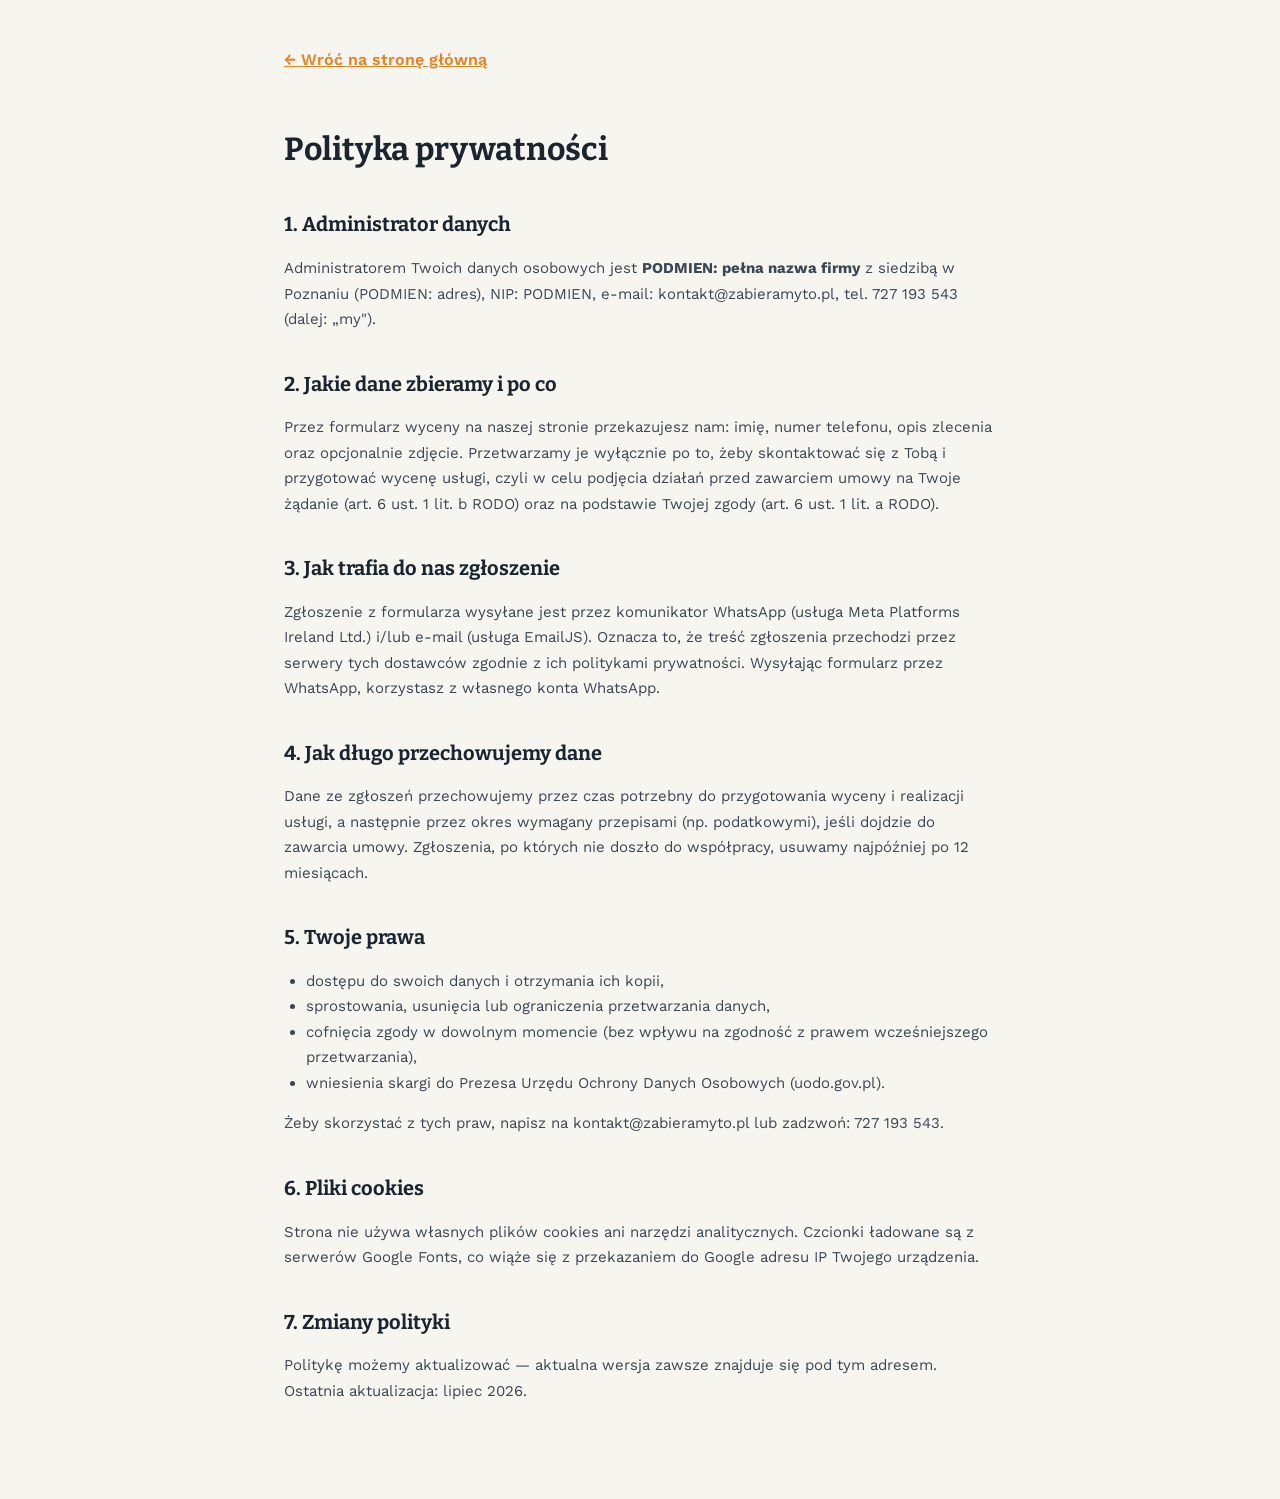
==== site/polityka-prywatnosci.html @ b837cf87 "Initial commit: ZabieramyTo static website (HTML/CSS/JS, Cloudflare Pages)" ====
<!DOCTYPE html>
<html lang="pl">
<head>
<!-- Google Tag Manager -->
<script>(function(w,d,s,l,i){w[l]=w[l]||[];w[l].push({'gtm.start':
new Date().getTime(),event:'gtm.js'});var f=d.getElementsByTagName(s)[0],
j=d.createElement(s),dl=l!='dataLayer'?'&l='+l:'';j.async=true;j.src=
'https://www.googletagmanager.com/gtm.js?id='+i+dl;f.parentNode.insertBefore(j,f);
})(window,document,'script','dataLayer','GTM-PTQDF4TR');</script>
<!-- End Google Tag Manager -->
<meta charset="UTF-8">
<meta name="viewport" content="width=device-width, initial-scale=1.0">
<title>Polityka prywatności — ZabieramyTo</title>
<meta name="robots" content="noindex">
<link rel="icon" type="image/png" sizes="32x32" href="images/favicon-32.png">
<link rel="preconnect" href="https://fonts.googleapis.com">
<link rel="preconnect" href="https://fonts.gstatic.com" crossorigin>
<link href="https://fonts.googleapis.com/css2?family=Bitter:wght@500;700;900&family=Work+Sans:wght@400;500;600&display=swap" rel="stylesheet">
<link rel="stylesheet" href="style.css">
<style>
  body { padding-top: 0; }
  .polityka {
    max-width: 760px;
    margin: 0 auto;
    padding: 48px 24px 80px;
  }
  .polityka h1 { font-family: var(--font-display); font-size: 32px; }
  .polityka h2 { font-family: var(--font-display); font-size: 20px; margin-top: 36px; }
  .polityka p, .polityka li { font-size: 15px; line-height: 1.7; color: #3a4653; }
  .polityka ul { list-style: disc; padding-left: 22px; }
  .polityka a { color: var(--orange); text-decoration: underline; }
  .polityka__powrot { display: inline-block; margin-bottom: 32px; font-weight: 600; }
</style>
</head>
<body>

<!-- Google Tag Manager (noscript) -->
<noscript><iframe src="https://www.googletagmanager.com/ns.html?id=GTM-PTQDF4TR"
height="0" width="0" style="display:none;visibility:hidden"></iframe></noscript>
<!-- End Google Tag Manager (noscript) -->
<main class="polityka">
  <a href="/" class="polityka__powrot">&larr; Wróć na stronę główną</a>

  <h1>Polityka prywatności</h1>
  <!-- PODMIEN: uzupełnij dane administratora (pełna nazwa firmy, adres, NIP) -->

  <h2>1. Administrator danych</h2>
  <p>Administratorem Twoich danych osobowych jest <strong>PODMIEN: pełna nazwa firmy</strong> z siedzibą w Poznaniu (PODMIEN: adres), NIP: PODMIEN, e-mail: kontakt@zabieramyto.pl, tel. 727&nbsp;193&nbsp;543 (dalej: „my").</p>

  <h2>2. Jakie dane zbieramy i po co</h2>
  <p>Przez formularz wyceny na naszej stronie przekazujesz nam: imię, numer telefonu, opis zlecenia oraz opcjonalnie zdjęcie. Przetwarzamy je wyłącznie po to, żeby skontaktować się z Tobą i przygotować wycenę usługi, czyli w celu podjęcia działań przed zawarciem umowy na Twoje żądanie (art. 6 ust. 1 lit. b RODO) oraz na podstawie Twojej zgody (art. 6 ust. 1 lit. a RODO).</p>

  <h2>3. Jak trafia do nas zgłoszenie</h2>
  <p>Zgłoszenie z formularza wysyłane jest przez komunikator WhatsApp (usługa Meta Platforms Ireland Ltd.) i/lub e-mail (usługa EmailJS). Oznacza to, że treść zgłoszenia przechodzi przez serwery tych dostawców zgodnie z ich politykami prywatności. Wysyłając formularz przez WhatsApp, korzystasz z własnego konta WhatsApp.</p>

  <h2>4. Jak długo przechowujemy dane</h2>
  <p>Dane ze zgłoszeń przechowujemy przez czas potrzebny do przygotowania wyceny i realizacji usługi, a następnie przez okres wymagany przepisami (np. podatkowymi), jeśli dojdzie do zawarcia umowy. Zgłoszenia, po których nie doszło do współpracy, usuwamy najpóźniej po 12 miesiącach.</p>

  <h2>5. Twoje prawa</h2>
  <ul>
    <li>dostępu do swoich danych i otrzymania ich kopii,</li>
    <li>sprostowania, usunięcia lub ograniczenia przetwarzania danych,</li>
    <li>cofnięcia zgody w dowolnym momencie (bez wpływu na zgodność z prawem wcześniejszego przetwarzania),</li>
    <li>wniesienia skargi do Prezesa Urzędu Ochrony Danych Osobowych (uodo.gov.pl).</li>
  </ul>
  <p>Żeby skorzystać z tych praw, napisz na kontakt@zabieramyto.pl lub zadzwoń: 727&nbsp;193&nbsp;543.</p>

  <h2>6. Pliki cookies</h2>
  <p>Strona nie używa własnych plików cookies ani narzędzi analitycznych. Czcionki ładowane są z serwerów Google Fonts, co wiąże się z przekazaniem do Google adresu IP Twojego urządzenia.</p>

  <h2>7. Zmiany polityki</h2>
  <p>Politykę możemy aktualizować — aktualna wersja zawsze znajduje się pod tym adresem. Ostatnia aktualizacja: lipiec 2026.</p>
</main>

</body>
</html>
---- site/style.css ----
/* ============================================
   ZabieramyTo — design tokens
   ============================================ */
:root {
  --bg-dark: #132a42;      /* głęboki granat, jak w logo */
  --bg-dark-2: #1c3a5b;    /* nieco jaśniejszy granat, sekcje */
  --orange: #e8811f;       /* pomarańcz z logo — główny akcent */
  --orange-light: #f2a052; /* hover */
  --cream: #f0ece1;        /* tekst na ciemnym tle */
  --stone: #9aa7b5;        /* tekst drugorzędny, chłodny szary */
  --stone-dark: #2c4a65;   /* linie, obramowania */
  --paper: #f7f5f0;        /* jasne tło sekcji */
  --ink: #1a2530;          /* tekst na jasnym tle, chłodna czerń */

  --font-display: 'Bitter', Georgia, serif;
  --font-body: 'Work Sans', -apple-system, sans-serif;
  --font-mono: 'IBM Plex Mono', monospace;

  --radius: 3px;
  --container: 1120px;
  --topbar-height: 0px; /* górny pasek usunięty */
}

* { box-sizing: border-box; }
html { scroll-behavior: smooth; }
body {
  margin: 0;
  padding-top: var(--topbar-height);
  font-family: var(--font-body);
  background: var(--paper);
  color: var(--ink);
  line-height: 1.5;
  overflow-anchor: none; /* wyłącza auto-korektę scrolla przez przeglądarkę, która powodowała "skakanie" paska */
}
img { max-width: 100%; display: block; }
a { color: inherit; text-decoration: none; }
ul, ol { margin: 0; padding: 0; list-style: none; }

@media (prefers-reduced-motion: reduce) {
  * { animation-duration: 0.01ms !important; transition-duration: 0.01ms !important; scroll-behavior: auto !important; }
}

/* ============================================
   Layout helpers
   ============================================ */
/* offset dla linków nawigacji, żeby stały pasek telefonu + nagłówek
   nie zasłaniały górnej części sekcji po kliknięciu w menu (wartość ustawiana z JS) */
section[id] {
  scroll-margin-top: var(--header-offset, 150px);
}
.section__inner {
  max-width: var(--container);
  margin: 0 auto;
  padding: 88px 24px;
}
.eyebrow {
  font-family: var(--font-mono);
  font-size: 13px;
  letter-spacing: 0.08em;
  text-transform: uppercase;
  color: var(--orange-light);
  margin: 0 0 16px;
}
.eyebrow--dark { color: var(--orange); }
.section__title {
  font-family: var(--font-display);
  font-weight: 700;
  font-size: clamp(28px, 4vw, 42px);
  line-height: 1.15;
  margin: 0 0 40px;
  max-width: 720px;
}
.section__title--light { color: var(--cream); }

/* ============================================
   Top bar + Header
   ============================================ */
.topbar {
  background: var(--ink);
  color: var(--stone);
  font-family: var(--font-mono);
  font-size: 13px;
  display: flex;
  align-items: center;
  justify-content: flex-end;
  padding: 10px 24px;
  position: fixed;
  top: 0;
  left: 0;
  right: 0;
  z-index: 30;
}
.topbar__contact {
  display: flex;
  flex-direction: row;
  align-items: center;
  gap: 22px;
}
.topbar__social { display: flex; align-items: center; gap: 14px; }
.topbar__social a { display: inline-flex; transition: filter 0.15s ease; }
.topbar__social a:nth-child(1) { color: #25D366; } /* WhatsApp — zielony */
.topbar__social a:nth-child(2) { color: #1877F2; } /* Facebook — niebieski */
.topbar__social a:nth-child(3) { color: #E1306C; } /* Instagram — różowy */
.topbar__social a:hover { filter: brightness(1.25); }
.topbar__social svg { width: 22px; height: 22px; }
.topbar__phone {
  display: inline-flex;
  align-items: center;
  gap: 8px;
  color: var(--orange-light);
  font-weight: 600;
  font-size: 23px;
  transform-origin: right center;
  transition: transform 0.25s ease;
}
.topbar__phone-icon {
  width: 23px;
  height: 23px;
  flex-shrink: 0;
}
body.is-scrolled .topbar__phone { transform: scale(1.25); }

.topbar__wa {
  display: inline-flex;
  align-items: center;
  gap: 7px;
  color: var(--stone);
  font-family: var(--font-mono);
  font-size: 14px;
  transform-origin: right center;
  transition: transform 0.25s ease, color 0.15s ease;
}
.topbar__wa svg { width: 28px; height: 28px; flex-shrink: 0; }
.topbar__wa:hover { color: var(--orange-light); }
body.is-scrolled .topbar__wa { transform: scale(1.15); }

@media (max-width: 480px) {
  .topbar__wa-label { display: none; }
}

/* pasek telefonu powiększa się (skalą, nie rozmiarem layoutu) gdy strona jest przescrollowana —
   dzięki temu wysokość paska się nie zmienia i nic nie "skacze" przy scrollu */
body.is-scrolled .topbar__phone {
  transform: translate(-16px, 5px) scale(1.3);
}

.header {
  background: var(--bg-dark);
  border-bottom: 1px solid var(--stone-dark);
  position: sticky;
  top: var(--topbar-height);
  z-index: 20;
}
.header__inner {
  max-width: var(--container);
  margin: 0 auto;
  padding: 18px 24px;
  display: flex;
  align-items: center;
  justify-content: space-between;
}
.logo { display: flex; align-items: center; }
.header .logo {
  padding: 14px 70px;
  border-radius: var(--radius);
  background: linear-gradient(90deg, rgba(240,236,225,0) 0%, rgba(240,236,225,0.95) 50%, rgba(240,236,225,0) 100%);
  transition: padding 0.25s ease;
}
.logo__img { height: 78px; width: auto; transition: height 0.25s ease; }
.footer .logo {
  padding: 12px 40px;
  border-radius: var(--radius);
  background: linear-gradient(90deg, rgba(240,236,225,0) 0%, rgba(240,236,225,0.95) 50%, rgba(240,236,225,0) 100%);
}
.logo__img--footer { height: 76px; }

/* logo kurczy się przy scrollowaniu w dół */
.header--scrolled .logo { padding: 8px 44px; }
.header--scrolled .logo__img { height: 52px; }

.nav { display: flex; align-items: center; flex-wrap: wrap; justify-content: flex-end; gap: 20px; font-size: 18px; color: var(--stone); }
.nav a:hover { color: var(--cream); }
.nav-toggle { display: none; }
.nav__cta {
  background: var(--orange);
  color: var(--cream) !important;
  padding: 9px 18px;
  border-radius: var(--radius);
  font-weight: 600;
}
.nav__cta:hover { background: var(--orange-light); }

@media (max-width: 900px) {
  .nav { gap: 14px; font-size: 15px; }
}

/* ============================================
   Buttons
   ============================================ */
.btn {
  display: inline-block;
  padding: 15px 28px;
  border-radius: var(--radius);
  font-weight: 600;
  font-size: 16px;
  border: 2px solid transparent;
  cursor: pointer;
  transition: background 0.15s ease, border-color 0.15s ease, transform 0.1s ease;
}
.btn:active { transform: translateY(1px); }
.btn--primary { background: var(--orange); color: var(--cream); }
.btn--primary:hover { background: var(--orange-light); }
.btn--ghost { border-color: var(--cream); color: var(--cream); }
.btn--ghost:hover { background: var(--cream); color: var(--bg-dark); }
.btn--block { width: 100%; text-align: center; }

/* ============================================
   Hero — sygnatura: wzór kafla w tle
   ============================================ */
.hero {
  position: relative;
  background: var(--bg-dark);
  overflow: hidden;
}
.hero__tiles {
  position: absolute;
  inset: 0;
  right: -10%;
  width: 60%;
  margin-left: auto;
  opacity: 0.16;
  background-image:
    linear-gradient(45deg, var(--orange) 25%, transparent 25%, transparent 75%, var(--orange) 75%),
    linear-gradient(45deg, var(--orange) 25%, transparent 25%, transparent 75%, var(--orange) 75%);
  background-size: 64px 64px;
  background-position: 0 0, 32px 32px;
  mask-image: linear-gradient(to left, black, transparent);
  -webkit-mask-image: linear-gradient(to left, black, transparent);
}
.hero__inner {
  position: relative;
  max-width: var(--container);
  margin: 0 auto;
  padding: 120px 24px 100px;
}
.hero__title {
  font-family: var(--font-display);
  font-weight: 900;
  font-size: clamp(30px, 4.5vw, 52px); /* mniejszy rozmiar, żeby pierwsza linia mieściła się w całości */
  line-height: 1.15;
  color: var(--cream);
  margin: 0 0 24px;
  max-width: none;
  text-align: center;
}
.hero__title span { color: var(--orange-light); }
.hero__lede {
  font-size: 18px;
  color: var(--stone);
  max-width: 560px;
  margin: 0 auto 40px;
  text-align: center;
}
.hero__actions { display: flex; gap: 16px; flex-wrap: wrap; justify-content: center; }
/* przyciski w hero: pomarańczowa ramka i tekst zamiast białych */
.hero__actions .btn--ghost { border-color: var(--orange-light); color: var(--orange-light); }
.hero__actions .btn--ghost:hover { background: var(--orange); border-color: var(--orange); color: #fff; }
/* ikonki społecznościowe na dole sekcji nagłówkowej */
.hero__social {
  display: flex;
  justify-content: center;
  align-items: center;
  gap: 22px;
  margin-top: 40px;
}
.hero__social a { display: inline-flex; transition: filter 0.15s ease; }
.hero__social a:hover { filter: brightness(1.25); }
.hero__social svg { width: 30px; height: 30px; }
.hero__social a:nth-of-type(1) { color: #25D366; } /* WhatsApp — zielony */
.hero__social a:nth-of-type(2) { color: #1877F2; } /* Facebook — niebieski */
.hero__social a:nth-of-type(3) { color: #E1306C; } /* Instagram — różowy */

/* Ilustracja hero (włączana klasą z script.js — FEATURES.heroIlustracja) */
.hero--ilustracja::after {
  content: '';
  position: absolute;
  right: 1%;
  bottom: 0;
  width: min(44%, 600px);
  height: 86%;
  background: url('images/hero-ilustracja.svg') no-repeat bottom center / contain;
  pointer-events: none;
}
.hero--ilustracja .hero__tiles { opacity: 0.07; }
@media (max-width: 1020px) {
  .hero--ilustracja::after { display: none; }
  .hero--ilustracja .hero__tiles { opacity: 0.16; }
}

/* ============================================
   Usługi — karty
   ============================================ */
.uslugi { background: var(--paper); }
.cards {
  display: grid;
  grid-template-columns: repeat(auto-fit, minmax(240px, 1fr));
  gap: 24px;
}
.card {
  position: relative;
  background: #fff;
  border: 1px solid #e4dcca;
  border-radius: var(--radius);
  padding: 28px 24px;
}
.card__icon { color: var(--orange); margin-bottom: 18px; }
.card__icon svg { width: 40px; height: 40px; }
.card h3 {
  font-family: var(--font-display);
  font-size: 19px;
  margin: 0 0 10px;
}
.card p { color: #5c5347; font-size: 15px; margin: 0; }
.card--highlight {
  background: var(--ink);
  border-color: var(--ink);
}
.card--highlight h3, .card--highlight .card__icon { color: var(--cream); }
.card--highlight p { color: var(--stone); }
.card__badge {
  position: absolute;
  top: 20px;
  right: 20px;
  font-family: var(--font-mono);
  font-size: 11px;
  letter-spacing: 0.06em;
  text-transform: uppercase;
  color: var(--orange-light);
  border: 1px solid var(--orange-light);
  border-radius: 20px;
  padding: 3px 10px;
}

/* ============================================
   Sekcja pieców kaflowych
   ============================================ */
.piece {
  position: relative;
  background: var(--bg-dark-2);
  overflow: hidden;
}
.piece__tiles {
  position: absolute;
  inset: 0;
  right: -10%;
  width: 60%;
  margin-left: auto;
  opacity: 0.16;
  background-image:
    linear-gradient(45deg, var(--orange) 25%, transparent 25%, transparent 75%, var(--orange) 75%),
    linear-gradient(45deg, var(--orange) 25%, transparent 25%, transparent 75%, var(--orange) 75%);
  background-size: 64px 64px;
  background-position: 0 0, 32px 32px;
  mask-image: linear-gradient(to left, black, transparent);
  -webkit-mask-image: linear-gradient(to left, black, transparent);
}
.piece__inner { position: relative; max-width: 720px; }
.piece__text { color: var(--stone); font-size: 17px; margin-bottom: 28px; }
.piece__list { display: flex; flex-direction: column; gap: 12px; }
.piece__list li {
  color: var(--cream);
  padding-left: 24px;
  position: relative;
  font-size: 15px;
}
.piece__list li::before {
  content: '';
  position: absolute;
  left: 0;
  top: 8px;
  width: 10px;
  height: 10px;
  background: var(--orange);
}

/* ============================================
   Proces / kroki
   ============================================ */
.proces { background: var(--paper); }
.steps {
  display: grid;
  grid-template-columns: repeat(auto-fit, minmax(220px, 1fr));
  gap: 32px;
}
.step h3 { font-family: var(--font-display); font-size: 18px; margin: 0 0 8px; }
.step p { color: #5c5347; font-size: 15px; margin: 0; }

/* ============================================
   O nas
   ============================================ */
.o-nas {
  position: relative;
  background: var(--bg-dark-2);
  overflow: hidden;
}
.o-nas__tiles {
  position: absolute;
  inset: 0;
  right: -10%;
  width: 60%;
  margin-left: auto;
  opacity: 0.16;
  background-image:
    linear-gradient(45deg, var(--orange) 25%, transparent 25%, transparent 75%, var(--orange) 75%),
    linear-gradient(45deg, var(--orange) 25%, transparent 25%, transparent 75%, var(--orange) 75%);
  background-size: 64px 64px;
  background-position: 0 0, 32px 32px;
  mask-image: linear-gradient(to left, black, transparent);
  -webkit-mask-image: linear-gradient(to left, black, transparent);
}
.o-nas__inner { position: relative; max-width: 720px; }
.o-nas__text { color: var(--stone); font-size: 17px; margin-bottom: 28px; }
.o-nas__values { display: flex; flex-direction: column; gap: 12px; }
.o-nas__values li {
  color: var(--cream);
  padding-left: 24px;
  position: relative;
  font-size: 15px;
}
.o-nas__values li::before {
  content: '';
  position: absolute;
  left: 0;
  top: 8px;
  width: 10px;
  height: 10px;
  background: var(--orange);
}

/* ============================================
   Opinie
   ============================================ */
.opinie { background: var(--paper); }
.opinie__intro { color: #5c5347; font-size: 16px; max-width: 640px; margin: -24px 0 36px; }
.opinie__grid {
  display: grid;
  grid-template-columns: repeat(auto-fit, minmax(240px, 1fr));
  gap: 24px;
}
.opinia {
  background: #fff;
  border: 1px solid #e4dcca;
  border-radius: var(--radius);
  padding: 24px;
  margin: 0;
}
.opinia__stars {
  color: var(--orange);
  font-size: 16px;
  letter-spacing: 2px;
  margin: 0 0 10px;
}
.opinia__text {
  font-family: var(--font-display);
  font-size: 16px;
  color: var(--ink);
  margin: 0 0 14px;
}
.opinia__author {
  font-family: var(--font-mono);
  font-size: 13px;
  color: var(--stone);
  font-style: normal;
}

/* ============================================
   Scroll reveal (klasy dodaje script.js — bez JS strona wygląda normalnie)
   ============================================ */
.reveal {
  opacity: 0;
  transform: translateY(24px);
  transition: opacity 0.7s ease, transform 0.7s cubic-bezier(0.22, 0.61, 0.36, 1);
  will-change: opacity, transform;
}
.reveal.is-visible {
  opacity: 1;
  transform: none;
}

/* ============================================
   Galeria
   ============================================ */
.galeria { background: var(--bg-dark-2); position: relative; overflow: hidden; }
.galeria .section__title { color: var(--cream); }
.galeria .section__inner { position: relative; }
.galeria__tiles {
  position: absolute;
  inset: 0;
  right: -10%;
  width: 60%;
  margin-left: auto;
  opacity: 0.16;
  background-image:
    linear-gradient(45deg, var(--orange) 25%, transparent 25%, transparent 75%, var(--orange) 75%),
    linear-gradient(45deg, var(--orange) 25%, transparent 25%, transparent 75%, var(--orange) 75%);
  background-size: 64px 64px;
  background-position: 0 0, 32px 32px;
  mask-image: linear-gradient(to left, black, transparent);
  -webkit-mask-image: linear-gradient(to left, black, transparent);
}
.galeria__temat { margin-bottom: 48px; }
.galeria__temat:last-child { margin-bottom: 0; }
.galeria__temat-title {
  font-family: var(--font-mono);
  font-size: 15px;
  font-weight: 600;
  text-transform: uppercase;
  letter-spacing: 0.08em;
  color: var(--orange);
  margin: 0 0 14px;
  padding-bottom: 8px;
  border-bottom: 1px solid #e5ded0;
}
.galeria__para {
  display: grid;
  grid-template-columns: 1fr 1fr;
  gap: 20px;
}
.galeria__para + .galeria__para { margin-top: 20px; }
.galeria__para--stack { grid-template-columns: 1fr; }
.galeria__para--solo { grid-template-columns: 1fr; max-width: 560px; }
.galeria__item {
  position: relative;
  margin: 0;
  background: var(--bg-dark-2);
  border-radius: var(--radius);
  overflow: hidden;
}
.galeria__item img { width: 100%; height: 100%; object-fit: cover; }
.galeria__item--przed img { filter: grayscale(1); transition: filter 0.8s ease; }
.galeria__item--przed { cursor: pointer; }
.galeria__item--przed:hover img,
.galeria__item--przed.show-color img { filter: grayscale(0); }
.galeria__item figcaption {
  position: absolute;
  top: 10px;
  left: 10px;
  font-family: var(--font-mono);
  font-size: 12px;
  font-weight: 600;
  text-transform: uppercase;
  letter-spacing: 0.06em;
  color: var(--cream);
  background: rgba(19, 42, 66, 0.82);
  padding: 4px 10px;
  border-radius: var(--radius);
}
.galeria__item--po figcaption { background: var(--orange); color: #fff; }
@media (max-width: 640px) {
  .galeria__para { grid-template-columns: 1fr; }
}
.galeria__note { margin-top: 20px; font-size: 13px; color: var(--stone); }
.galeria__note code { background: #eee4d0; padding: 2px 6px; border-radius: 3px; }

/* ============================================
   Cennik
   ============================================ */
.cennik { background: var(--paper); }
.cennik__intro { color: #5c5347; font-size: 16px; max-width: 640px; margin: 0 0 40px; }
.cennik__grid {
  display: grid;
  grid-template-columns: repeat(auto-fit, minmax(240px, 1fr));
  gap: 24px;
  margin-bottom: 40px;
}
.cennik__cta { text-align: center; }
.cennik__item {
  background: #fff;
  border: 1px solid #e4dcca;
  border-radius: var(--radius);
  padding: 24px;
}
.cennik__item h3 { font-family: var(--font-display); font-size: 18px; margin: 0 0 10px; }
.cennik__item p { color: #5c5347; font-size: 14px; margin: 0; }
.cennik__price {
  font-family: var(--font-mono);
  font-size: 14px;
  color: var(--orange);
  font-weight: 600;
  margin: 0 0 10px !important;
}
.cennik__item--highlight { background: var(--ink); border-color: var(--ink); }
.cennik__item--highlight h3 { color: var(--cream); }
.cennik__item--highlight p { color: var(--stone); }
.cennik__item--highlight .cennik__price { color: var(--orange-light); }

/* ============================================
   Zaufanie
   ============================================ */
.zaufanie { background: var(--ink); }
.zaufanie__inner {
  display: grid;
  grid-template-columns: repeat(4, 1fr); /* zawsze jeden rząd — także na telefonie */
  gap: 32px;
  padding-top: 56px;
  padding-bottom: 56px;
}
@media (max-width: 640px) {
  .zaufanie__inner { gap: 10px; padding-top: 36px; padding-bottom: 36px; }
  .zaufanie__num { font-size: 18px; }
  .zaufanie__item p { font-size: 11px; margin: 0; }
}
.zaufanie__item { text-align: center; color: var(--stone); }
.zaufanie__num {
  display: block;
  font-family: var(--font-display);
  font-size: 30px;
  color: var(--orange-light);
  margin-bottom: 6px;
  white-space: nowrap; /* "24-48h" ma się nie łamać */
}

/* ============================================
   FAQ
   ============================================ */
.faq { background: var(--paper); }
.faq__list { display: flex; flex-direction: column; gap: 12px; max-width: 760px; }
.faq__item {
  background: #fff;
  border: 1px solid #e4dcca;
  border-radius: var(--radius);
  padding: 6px 20px;
}
.faq__item summary {
  font-family: var(--font-display);
  font-size: 16px;
  font-weight: 700;
  padding: 14px 0;
  cursor: pointer;
  list-style: none;
  position: relative;
  padding-right: 28px;
}
.faq__item summary::-webkit-details-marker { display: none; }
.faq__item summary::after {
  content: '+';
  position: absolute;
  right: 0;
  top: 12px;
  font-size: 20px;
  color: var(--orange);
}
.faq__item[open] summary::after { content: '–'; }
.faq__item p { color: #5c5347; font-size: 15px; margin: 0 0 16px; }

/* ============================================
   Kontakt
   ============================================ */
.kontakt { position: relative; background: var(--bg-dark); overflow: hidden; }
.kontakt__tiles {
  position: absolute;
  inset: 0;
  right: -10%;
  width: 60%;
  margin-left: auto;
  opacity: 0.16;
  background-image:
    linear-gradient(45deg, var(--orange) 25%, transparent 25%, transparent 75%, var(--orange) 75%),
    linear-gradient(45deg, var(--orange) 25%, transparent 25%, transparent 75%, var(--orange) 75%);
  background-size: 64px 64px;
  background-position: 0 0, 32px 32px;
  mask-image: linear-gradient(to left, black, transparent);
  -webkit-mask-image: linear-gradient(to left, black, transparent);
}
.kontakt__inner {
  position: relative;
  display: grid;
  grid-template-columns: 1fr 1fr;
  gap: 64px;
  align-items: start;
}
.kontakt__gotowi {
  font-family: var(--font-display);
  font-size: 22px;
  font-weight: 700;
  color: var(--orange-light);
  margin: -28px 0 24px;
}
.kontakt__text { color: var(--stone); margin-bottom: 28px; max-width: 440px; }
.kontakt__phone {
  display: inline-block;
  font-family: var(--font-mono);
  font-size: 28px;
  font-weight: 600;
  color: var(--orange-light);
  border-bottom: 2px solid var(--orange-light);
  padding-bottom: 4px;
}
@media (max-width: 800px) {
  .kontakt__inner { grid-template-columns: 1fr; gap: 40px; }
}

.form { display: flex; flex-direction: column; gap: 18px; }
/* formularz ukryty do czasu kliknięcia "Wypełnij formularz" / "Bezpłatna wycena" */
.form[hidden] { display: none; }
.form__row { display: flex; flex-direction: column; gap: 6px; }
.form__row label {
  font-family: var(--font-mono);
  font-size: 12px;
  text-transform: uppercase;
  letter-spacing: 0.05em;
  color: var(--stone);
}
.form__row input, .form__row textarea {
  background: var(--bg-dark-2);
  border: 1px solid var(--stone-dark);
  border-radius: var(--radius);
  padding: 12px 14px;
  color: var(--cream);
  font-family: var(--font-body);
  font-size: 15px;
  resize: vertical;
}
.form__row input:focus, .form__row textarea:focus {
  outline: 2px solid var(--orange-light);
  outline-offset: 1px;
}
/* wybór usług w formularzu — pigułki do zaznaczania */
.form__uslugi { display: flex; flex-wrap: wrap; gap: 10px; }
.usluga-check { position: relative; }
.usluga-check input { position: absolute; opacity: 0; pointer-events: none; }
.usluga-check span {
  display: inline-block;
  padding: 10px 16px;
  border: 1px solid var(--stone-dark);
  border-radius: 999px;
  background: var(--bg-dark-2);
  color: var(--stone);
  font-size: 14px;
  cursor: pointer;
  user-select: none;
  transition: background 0.15s ease, color 0.15s ease, border-color 0.15s ease;
}
.usluga-check span:hover { border-color: var(--orange-light); color: var(--cream); }
.usluga-check input:checked + span {
  background: var(--orange);
  border-color: var(--orange);
  color: #fff;
  font-weight: 600;
}
.usluga-check input:focus-visible + span { outline: 2px solid var(--orange-light); outline-offset: 1px; }
.form__status {
  min-height: 20px;
  font-size: 14px;
  color: var(--orange-light);
  margin: 0;
}

/* ============================================
   Formularz — zdjęcie
   ============================================ */
.btn--small { padding: 9px 16px; font-size: 14px; }
.photo-drop {
  background: var(--bg-dark-2);
  border: 1px dashed var(--stone-dark);
  border-radius: var(--radius);
  padding: 16px;
  display: flex;
  flex-direction: column;
  gap: 12px;
  cursor: text;
}
.photo-drop:focus-within {
  outline: 2px solid var(--orange-light);
  outline-offset: 1px;
}
.photo-drop__actions {
  display: flex;
  align-items: center;
  gap: 14px;
  flex-wrap: wrap;
}
.photo-drop__hint {
  font-size: 13px;
  color: var(--stone);
  margin: 0;
}
.photo-preview-wrap {
  display: flex;
  align-items: center;
  gap: 14px;
  flex-wrap: wrap;
}
.photo-preview {
  max-height: 120px;
  max-width: 160px;
  object-fit: cover;
  border-radius: var(--radius);
  border: 1px solid var(--stone-dark);
}
.photo-remove {
  background: none;
  border: 1px solid var(--stone-dark);
  color: var(--stone);
  border-radius: var(--radius);
  padding: 8px 14px;
  font-size: 13px;
  cursor: pointer;
}
.photo-remove:hover { color: var(--cream); border-color: var(--orange-light); }

/* ============================================
   Footer
   ============================================ */
.footer { background: var(--ink); color: var(--stone); }
.footer__inner {
  max-width: var(--container);
  margin: 0 auto;
  padding: 32px 24px;
  display: flex;
  align-items: center;
  justify-content: space-between;
  flex-wrap: wrap;
  gap: 16px;
  font-size: 14px;
}
.footer a:hover { color: var(--cream); }
.footer__opis { text-align: center; }
.footer__opis p { margin: 0 0 6px; }
.footer__opis p:last-child { margin-bottom: 0; }
.footer__uslugi { color: var(--cream); font-weight: 600; }
.footer__info a { color: var(--orange-light); }
.footer__social { display: flex; align-items: center; gap: 20px; }
.footer__social a { display: inline-flex; transition: filter 0.15s ease; }
.footer__social a:nth-child(1) { color: #25D366; } /* WhatsApp — zielony */
.footer__social a:nth-child(2) { color: #1877F2; } /* Facebook — niebieski */
.footer__social a:nth-child(3) { color: #E1306C; } /* Instagram — różowy */
.footer__social svg { width: 30px; height: 30px; }
.footer__social a:hover { filter: brightness(1.25); }
.footer__dane { width: 100%; margin: 0; font-size: 12px; color: #6b7a8a; }
@media (max-width: 768px) {
  /* na telefonie stopka w kolumnie: logo u góry, opis w środku, ikonki na dole — wszystko wycentrowane */
  .footer__inner {
    flex-direction: column;
    align-items: center;
    justify-content: center;
    text-align: center;
    gap: 18px;
  }
}
.footer__polityka { font-size: 12px; color: #6b7a8a; text-decoration: underline; }

/* ============================================
   Suwak przed/po (budowany przez script.js — FEATURES.suwakPrzedPo)
   ============================================ */
.galeria__para--suwak { grid-template-columns: 1fr; }
.suwak {
  position: relative;
  border-radius: var(--radius);
  overflow: hidden;
  touch-action: pan-y;
  cursor: ew-resize;
  user-select: none;
  -webkit-user-select: none;
}
.suwak img { display: block; width: 100%; -webkit-user-drag: none; }
.suwak__przed {
  position: absolute;
  top: 0;
  left: 0;
  bottom: 0;
  width: 50%;
  overflow: hidden;
}
.suwak__przed img {
  position: absolute;
  top: 0;
  left: 0;
  max-width: none;
  filter: grayscale(1);
}
.suwak__uchwyt {
  position: absolute;
  top: 0;
  bottom: 0;
  left: 50%;
  width: 4px;
  margin-left: -2px;
  background: var(--cream);
  box-shadow: 0 0 10px rgba(0, 0, 0, 0.45);
}
.suwak__uchwyt span {
  position: absolute;
  top: 50%;
  left: 50%;
  transform: translate(-50%, -50%);
  width: 44px;
  height: 44px;
  border-radius: 50%;
  background: var(--orange);
  box-shadow: 0 2px 12px rgba(0, 0, 0, 0.4);
}
.suwak__uchwyt span::before {
  content: '\2194';
  display: block;
  width: 100%;
  line-height: 44px;
  text-align: center;
  color: #fff;
  font-size: 22px;
}
.suwak__label {
  position: absolute;
  top: 10px;
  font-family: var(--font-mono);
  font-size: 12px;
  font-weight: 600;
  text-transform: uppercase;
  letter-spacing: 0.06em;
  padding: 4px 10px;
  border-radius: var(--radius);
  pointer-events: none;
}
.suwak__label--przed { left: 10px; background: rgba(19, 42, 66, 0.82); color: var(--cream); }
.suwak__label--po { right: 10px; background: var(--orange); color: #fff; }

/* ============================================
   Lightbox (budowany przez script.js — FEATURES.lightbox)
   ============================================ */
.lightbox {
  position: fixed;
  inset: 0;
  z-index: 200;
  background: rgba(10, 20, 32, 0.94);
  display: flex;
  align-items: center;
  justify-content: center;
}
.lightbox[hidden] { display: none; }
.lightbox__foto {
  max-width: 90vw;
  max-height: 88vh;
  border-radius: var(--radius);
  box-shadow: 0 12px 48px rgba(0, 0, 0, 0.6);
}
.lightbox__zamknij,
.lightbox__strzalka {
  position: absolute;
  background: none;
  border: none;
  color: var(--cream);
  cursor: pointer;
  line-height: 1;
  padding: 10px 16px;
  transition: color 0.2s ease;
}
.lightbox__zamknij:hover,
.lightbox__strzalka:hover { color: var(--orange-light); }
.lightbox__zamknij { top: 12px; right: 14px; font-size: 42px; }
.lightbox__strzalka {
  top: 50%;
  transform: translateY(-50%);
  font-size: 56px;
}
.lightbox__strzalka--lewa { left: 4px; }
.lightbox__strzalka--prawa { right: 4px; }

/* ============================================
   Przycisk opinii Google
   ============================================ */
.opinie__zacheta {
  margin: 36px 0 0;
  text-align: center;
  color: var(--orange);
  font-weight: 600;
  font-size: 17px;
}
.opinie__cta { margin-top: 18px; text-align: center; }
/* pigułka z błękitno-pomarańczową obwódką w stylu strony */
.btn--google {
  display: inline-flex;
  align-items: center;
  gap: 12px;
  border-radius: 999px;
  background: linear-gradient(#fff, #fff) padding-box,
              linear-gradient(90deg, #4285F4, var(--orange)) border-box;
  border: 2px solid transparent;
  color: var(--ink);
  padding: 14px 30px;
  font-weight: 600;
  box-shadow: 0 2px 10px rgba(26, 37, 48, 0.10);
  transition: box-shadow 0.25s ease, transform 0.25s ease;
}
.btn--google:hover { box-shadow: 0 6px 18px rgba(26, 37, 48, 0.18); transform: translateY(-2px); }
.btn--google__logo { width: 20px; height: 20px; flex-shrink: 0; }

/* ============================================
   Zgoda RODO w formularzu
   ============================================ */
.form__row--zgoda { flex-direction: row; }
.zgoda {
  display: flex;
  align-items: flex-start;
  gap: 10px;
  cursor: pointer;
  font-size: 12.5px;
  line-height: 1.5;
  color: var(--stone);
}
.zgoda input {
  margin: 2px 0 0;
  width: 16px;
  height: 16px;
  flex-shrink: 0;
  accent-color: var(--orange);
  cursor: pointer;
}
.zgoda a { color: var(--cream); text-decoration: underline; }
.zgoda a:hover { color: var(--orange-light); }

/* ============================================
   Pływający pasek kontaktu (tylko telefon)
   ============================================ */
.mobile-cta { display: none; }
@media (max-width: 768px) {
  .mobile-cta {
    display: flex;
    position: fixed;
    left: 0;
    right: 0;
    bottom: 0;
    z-index: 90;
    box-shadow: 0 -4px 18px rgba(0, 0, 0, 0.22);
    padding-bottom: env(safe-area-inset-bottom);
  }
  .mobile-cta__btn {
    flex: 1;
    display: flex;
    align-items: center;
    justify-content: center;
    gap: 8px;
    padding: 15px 10px;
    font-weight: 600;
    font-size: 15px;
  }
  .mobile-cta__btn svg { width: 20px; height: 20px; }
  .mobile-cta__btn--call { background: var(--orange); color: #fff; }
  .mobile-cta__btn--call:active { background: var(--orange-light); }
  .mobile-cta__btn--wa { background: #25d366; color: #fff; }
  .mobile-cta__btn--wa:active { background: #30e274; }
  /* pasek nie zasłania stopki */
  .footer { padding-bottom: 60px; }
}

/* ============================================
   Obszar działania — mapa Wielkopolski
   ============================================ */
.obszar {
  position: relative;
  background: var(--bg-dark-2);
  overflow: hidden;
}
.obszar__tiles {
  position: absolute;
  inset: 0;
  right: -10%;
  width: 60%;
  margin-left: auto;
  opacity: 0.16;
  background-image:
    linear-gradient(45deg, var(--orange) 25%, transparent 25%, transparent 75%, var(--orange) 75%),
    linear-gradient(45deg, var(--orange) 25%, transparent 25%, transparent 75%, var(--orange) 75%);
  background-size: 64px 64px;
  background-position: 0 0, 32px 32px;
  mask-image: linear-gradient(to left, black, transparent);
  -webkit-mask-image: linear-gradient(to left, black, transparent);
}
.obszar__inner {
  position: relative;
  display: grid;
  grid-template-columns: 1fr 1fr;
  gap: 48px;
  align-items: center;
}
.obszar__text { color: var(--stone); font-size: 17px; margin-bottom: 28px; }
.obszar__miasta { display: flex; flex-direction: column; gap: 12px; }
.obszar__miasta li {
  color: var(--cream);
  padding-left: 24px;
  position: relative;
  font-size: 15px;
}
.obszar__miasta li::before {
  content: '';
  position: absolute;
  left: 0;
  top: 8px;
  width: 10px;
  height: 10px;
  background: var(--orange);
}
.obszar__mapa img { width: 100%; max-width: 480px; margin: 0 auto; }
@media (max-width: 800px) {
  .obszar__inner { grid-template-columns: 1fr; gap: 28px; }
}

/* ============================================
   Galeria — siatka kafli + suwak pionowy
   ============================================ */
.galeria__hint { margin: -24px 0 28px; font-size: 14px; color: var(--stone); }
.galeria__siatka {
  display: grid;
  grid-template-columns: repeat(2, 1fr);
  gap: 20px;
}
/* napis i ikonki społecznościowe pod galerią */
.galeria__social {
  margin-top: 32px;
  display: flex;
  align-items: center;
  justify-content: center;
  gap: 14px;
}
.galeria__social p {
  margin: 0;
  color: var(--orange-light);
  font-weight: 600;
  font-size: 17px;
}
.galeria__social a { display: inline-flex; transition: filter 0.15s ease; }
.galeria__social a:hover { filter: brightness(1.25); }
.galeria__social svg { width: 27px; height: 27px; }
.galeria__social a:nth-of-type(1) { color: #1877F2; } /* Facebook — niebieski */
.galeria__social a:nth-of-type(2) { color: #E1306C; } /* Instagram — różowy */
/* ciemne tło galerii: jaśniejsze tytuły kafli i zaokrąglone narożniki zdjęć */
.galeria .galeria__kafel-tytul { color: var(--orange-light); }
.galeria .suwak,
.galeria .galeria__item { border-radius: 14px; }
.galeria__kafel--szeroki { grid-column: 1 / -1; }
.galeria__kafel-tytul {
  font-family: var(--font-mono);
  font-size: 13px;
  font-weight: 600;
  text-transform: uppercase;
  letter-spacing: 0.08em;
  color: var(--orange);
  margin: 0 0 10px;
}
.galeria__siatka .galeria__para {
  grid-template-columns: 1fr;
  gap: 10px;
  max-width: none;
}

/* suwak pionowy: "przed" u góry, "po" na dole */
.suwak--pion { touch-action: pan-y; cursor: ns-resize; }
.suwak--pion .suwak__przed {
  top: 0;
  left: 0;
  right: 0;
  bottom: auto;
  width: 100%;
  height: 50%;
}
.suwak--pion .suwak__przed img { width: 100%; height: auto; }
.suwak--pion .suwak__uchwyt {
  top: 50%;
  left: 0;
  right: 0;
  bottom: auto;
  width: auto;
  height: 4px;
  margin: -2px 0 0;
  touch-action: none;
}
.suwak--pion .suwak__uchwyt span::before { content: '\2195'; }
.suwak--pion .suwak__label--po { top: auto; bottom: 10px; right: 10px; }

@media (max-width: 640px) {
  .galeria__siatka { gap: 14px; }
  .galeria__kafel-tytul { font-size: 11px; letter-spacing: 0.05em; }
  .suwak--pion .suwak__uchwyt span { width: 38px; height: 38px; }
  .suwak--pion .suwak__uchwyt span::before { line-height: 38px; font-size: 19px; }
}

/* ============================================
   Logo przy numerze telefonu (sekcja kontakt)
   ============================================ */
.kontakt__phone-wrap { display: flex; align-items: center; justify-content: center; gap: 14px; }
.kontakt__email {
  display: block;
  width: fit-content;
  margin: 20px auto 0;
  font-family: var(--font-mono);
  font-size: 17px;
  font-weight: 600;
  color: var(--orange-light);
  border-bottom: 2px solid var(--orange-light);
  padding-bottom: 3px;
}
.kontakt__email:hover { filter: brightness(1.2); }
.kontakt__form-link {
  display: block;
  width: fit-content;
  margin: 22px auto 0;
  font-family: var(--font-mono);
  font-size: 22px;
  font-weight: 600;
  color: var(--orange-light);
  border-bottom: 2px solid var(--orange-light);
  padding-bottom: 4px;
  cursor: pointer;
}
.kontakt__form-link:hover { filter: brightness(1.2); }
.kontakt__logo {
  height: 54px;
  width: 54px;
  object-fit: contain;
  background: var(--cream);
  border-radius: 50%;
  padding: 5px;
}

/* ============================================
   Wersja mobilna — kompaktowa góra + menu hamburger
   ============================================ */
@media (max-width: 768px) {
  /* pasek kontaktowy: jedna linia zamiast kolumny, bez powiększania przy scrollu */
  .topbar { padding: 8px 16px; }
  .topbar__contact {
    flex-direction: row;
    align-items: center;
    justify-content: space-between;
    width: 100%;
    gap: 12px;
  }
  .topbar__phone { font-size: 17px; }
  .topbar__phone-icon { width: 17px; height: 17px; }
  .topbar__wa svg { width: 22px; height: 22px; }
  body.is-scrolled .topbar__phone { transform: none; }
  body.is-scrolled .topbar__wa { transform: none; }

  /* nagłówek: małe logo + hamburger */
  .header__inner { padding: 8px 16px; }
  .header .logo,
  .header--scrolled .logo { padding: 6px 20px; }
  .logo__img,
  .header--scrolled .logo__img { height: 44px; }

  .nav-toggle {
    display: flex;
    flex-direction: column;
    justify-content: center;
    gap: 5px;
    background: none;
    border: none;
    padding: 12px;
    cursor: pointer;
  }
  .nav-toggle span {
    display: block;
    width: 26px;
    height: 3px;
    border-radius: 2px;
    background: var(--cream);
    transition: transform 0.25s ease, opacity 0.25s ease;
  }
  .nav-toggle[aria-expanded="true"] span:nth-child(1) { transform: translateY(8px) rotate(45deg); }
  .nav-toggle[aria-expanded="true"] span:nth-child(2) { opacity: 0; }
  .nav-toggle[aria-expanded="true"] span:nth-child(3) { transform: translateY(-8px) rotate(-45deg); }

  /* menu rozwijane pod nagłówkiem */
  .nav {
    display: none;
    position: absolute;
    left: 0;
    right: 0;
    top: 100%;
    flex-direction: column;
    align-items: stretch;
    gap: 0;
    background: var(--bg-dark);
    border-bottom: 1px solid var(--stone-dark);
    box-shadow: 0 16px 28px rgba(0, 0, 0, 0.35);
    font-size: 16px;
  }
  .nav.nav--open { display: flex; }
  .nav a { padding: 14px 24px; border-top: 1px solid var(--stone-dark); }

  /* mniejsze odstępy sekcji i stopki */
  .section__inner { padding: 52px 20px; }
  .hero__inner { padding: 60px 20px 52px; }
  .section__title { margin-bottom: 28px; }
  .galeria__temat { margin-bottom: 36px; }
  .kontakt__inner { gap: 32px; }
  .footer .logo { padding: 8px 24px; }
  .logo__img--footer { height: 54px; }
  .footer__inner { padding: 24px 16px; }
}

/* ============================================
   Karty usług — cena + przycisk "Dowiedz się więcej"
   ============================================ */
.card { display: flex; flex-direction: column; align-items: flex-start; }
.card__price {
  font-family: var(--font-display);
  font-size: 20px;
  font-weight: 700;
  color: #2f7de1; /* niebieski akcent cen */
  margin: 14px 0 0;
}
.card__btn { margin-top: 14px; }
.card > p:first-of-type { flex-grow: 1; } /* opisy różnej długości — ceny i przyciski wyrównane do dołu */
.uslugi__note { margin: 28px 0 0; font-size: 14px; color: #8b8272; max-width: 640px; }
.uslugi__lede { font-size: 18px; color: #5c5347; margin: -24px 0 40px; max-width: 720px; }

/* ============================================
   Podstrona usług (uslugi.html)
   ============================================ */
.podstrona-hero { background: var(--bg-dark); position: relative; overflow: hidden; }
.podstrona-hero .hero__inner { padding: 72px 24px 56px; }
.podstrona-hero .hero__title { font-size: clamp(30px, 5vw, 52px); }
.podstrona-nav { display: flex; gap: 12px; flex-wrap: wrap; margin-top: 32px; justify-content: center; }
.podstrona-nav .btn { display: inline-flex; align-items: center; gap: 9px; }
.podstrona-nav svg { width: 20px; height: 20px; flex-shrink: 0; }

.usluga__head {
  display: flex;
  align-items: baseline;
  gap: 18px;
  flex-wrap: wrap;
  margin-bottom: 8px;
}
.usluga__head .section__title { margin-bottom: 0; }
.usluga__cena {
  font-family: var(--font-display);
  font-size: 24px;
  font-weight: 700;
  color: #2f7de1; /* niebieski akcent cen */
  white-space: nowrap;
}
.section__title--light + .usluga__cena, .usluga--dark .usluga__cena { color: #8ec2ff; } /* jaśniejszy niebieski na ciemnym tle */
.usluga__text { font-size: 17px; max-width: 720px; margin: 0 0 18px; color: #5c5347; }
.usluga--dark .usluga__text { color: var(--stone); }
.usluga__lista { display: flex; flex-direction: column; gap: 10px; margin-bottom: 32px; }
.usluga__lista li { padding-left: 24px; position: relative; font-size: 15px; }
.usluga__lista li::before {
  content: '';
  position: absolute;
  left: 0;
  top: 8px;
  width: 10px;
  height: 10px;
  background: var(--orange);
}
.usluga--dark .usluga__lista li { color: var(--cream); }
.usluga__foto {
  display: grid;
  grid-template-columns: repeat(auto-fit, minmax(240px, 1fr));
  gap: 16px;
  margin: 0 auto 32px; /* zdjęcia wycentrowane */
  justify-items: center;
}
.usluga__foto .galeria__item { width: 100%; }
.usluga__foto .galeria__item img { aspect-ratio: 4 / 3; object-fit: cover; }
.usluga__cta { display: flex; gap: 14px; flex-wrap: wrap; }
@media (max-width: 640px) {
  .usluga__foto { grid-template-columns: 1fr 1fr; gap: 10px; }
}

/* podtytuły list, notka przy cenie i wyróżnione zdania na podstronie */
.usluga__podtytul {
  font-family: var(--font-mono);
  font-size: 13px;
  font-weight: 600;
  text-transform: uppercase;
  letter-spacing: 0.08em;
  color: var(--orange);
  margin: 0 0 14px;
}
.usluga--dark .usluga__podtytul { color: var(--orange-light); }
.usluga__cena-info { font-size: 14px; font-weight: 600; color: var(--stone); margin: -4px 0 18px; }
.usluga__wyroznienie { font-weight: 600; color: var(--orange); margin: -14px 0 32px; max-width: 720px; }
.usluga--dark .usluga__wyroznienie { color: var(--orange-light); }

/* sekcja "Dlaczego warto nam zaufać?" */
.zaufaj { background: var(--paper); }
.zaufaj__lista { display: flex; flex-direction: column; gap: 16px; }
.zaufaj__lista li {
  display: flex;
  align-items: center;
  gap: 12px;
  font-size: 17px;
  font-weight: 600;
  color: var(--ink);
}
.zaufaj__lista svg { width: 26px; height: 26px; color: #22a35c; flex-shrink: 0; }
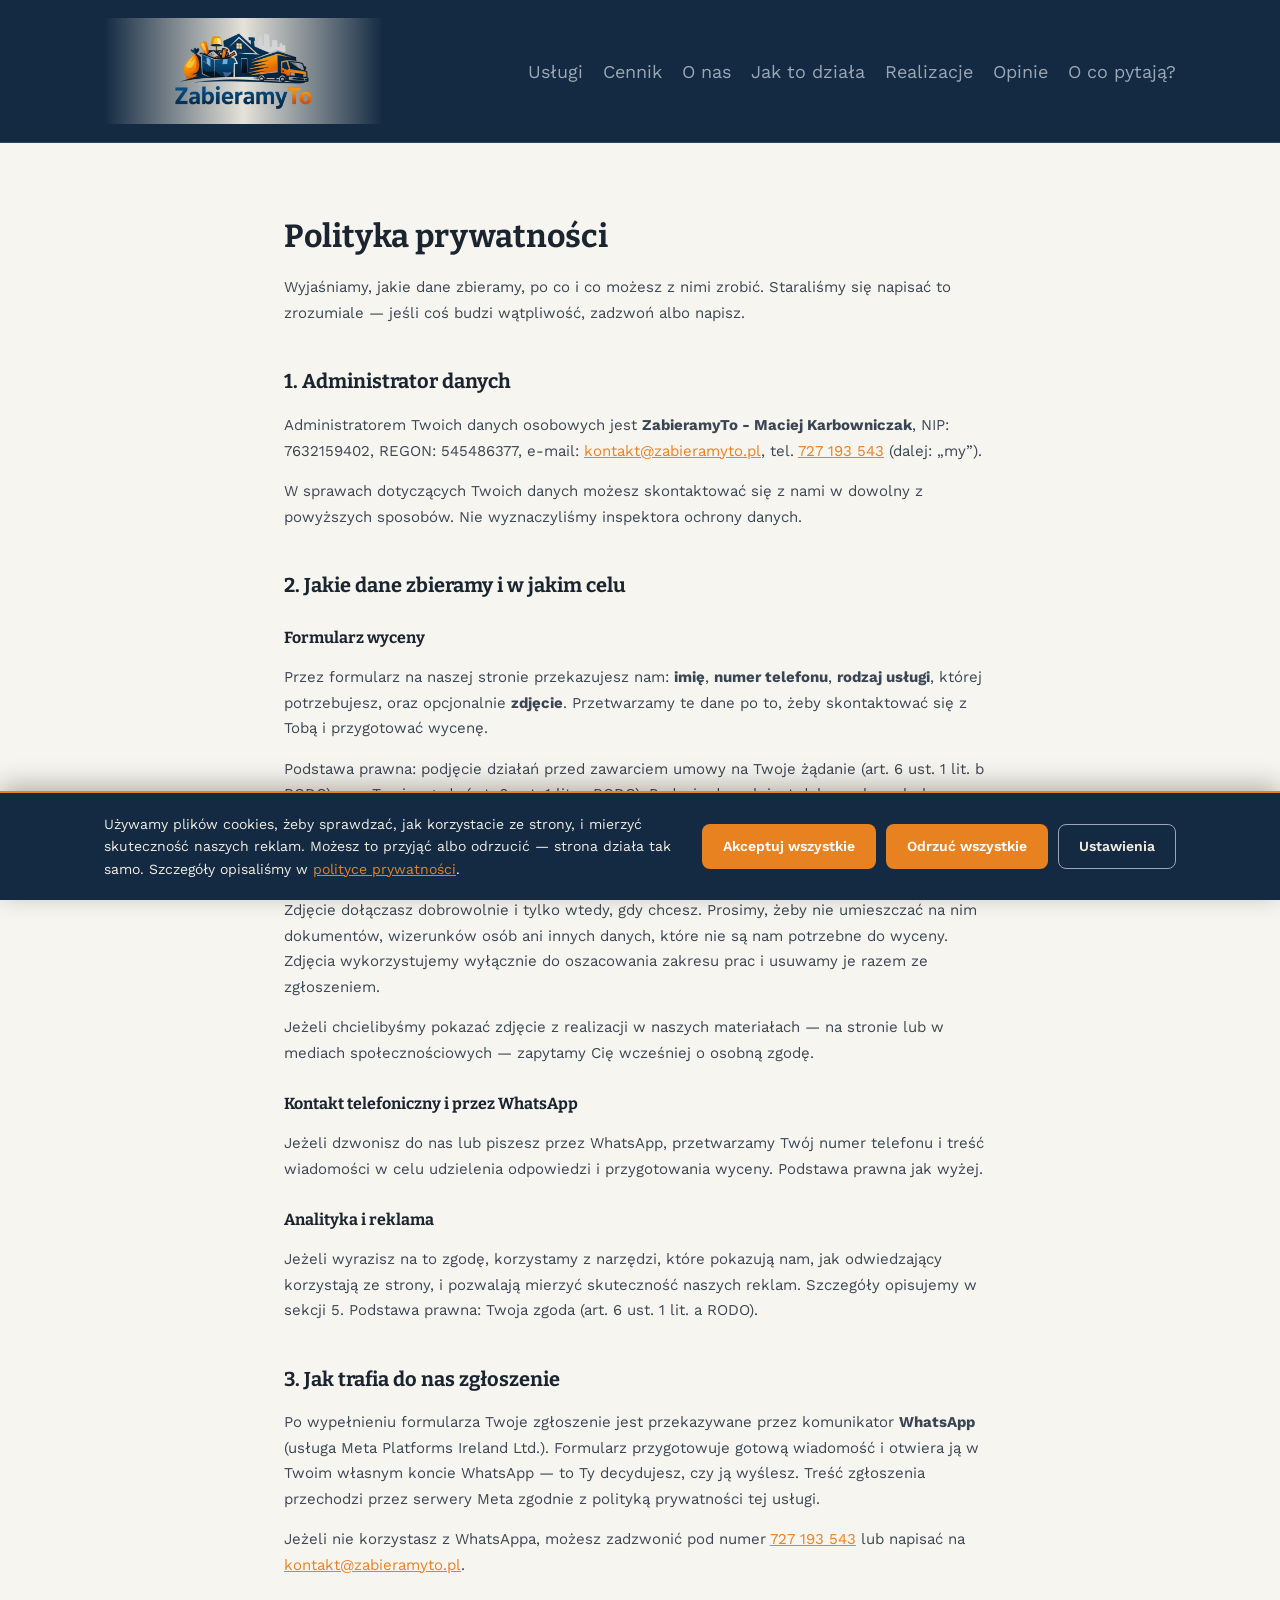
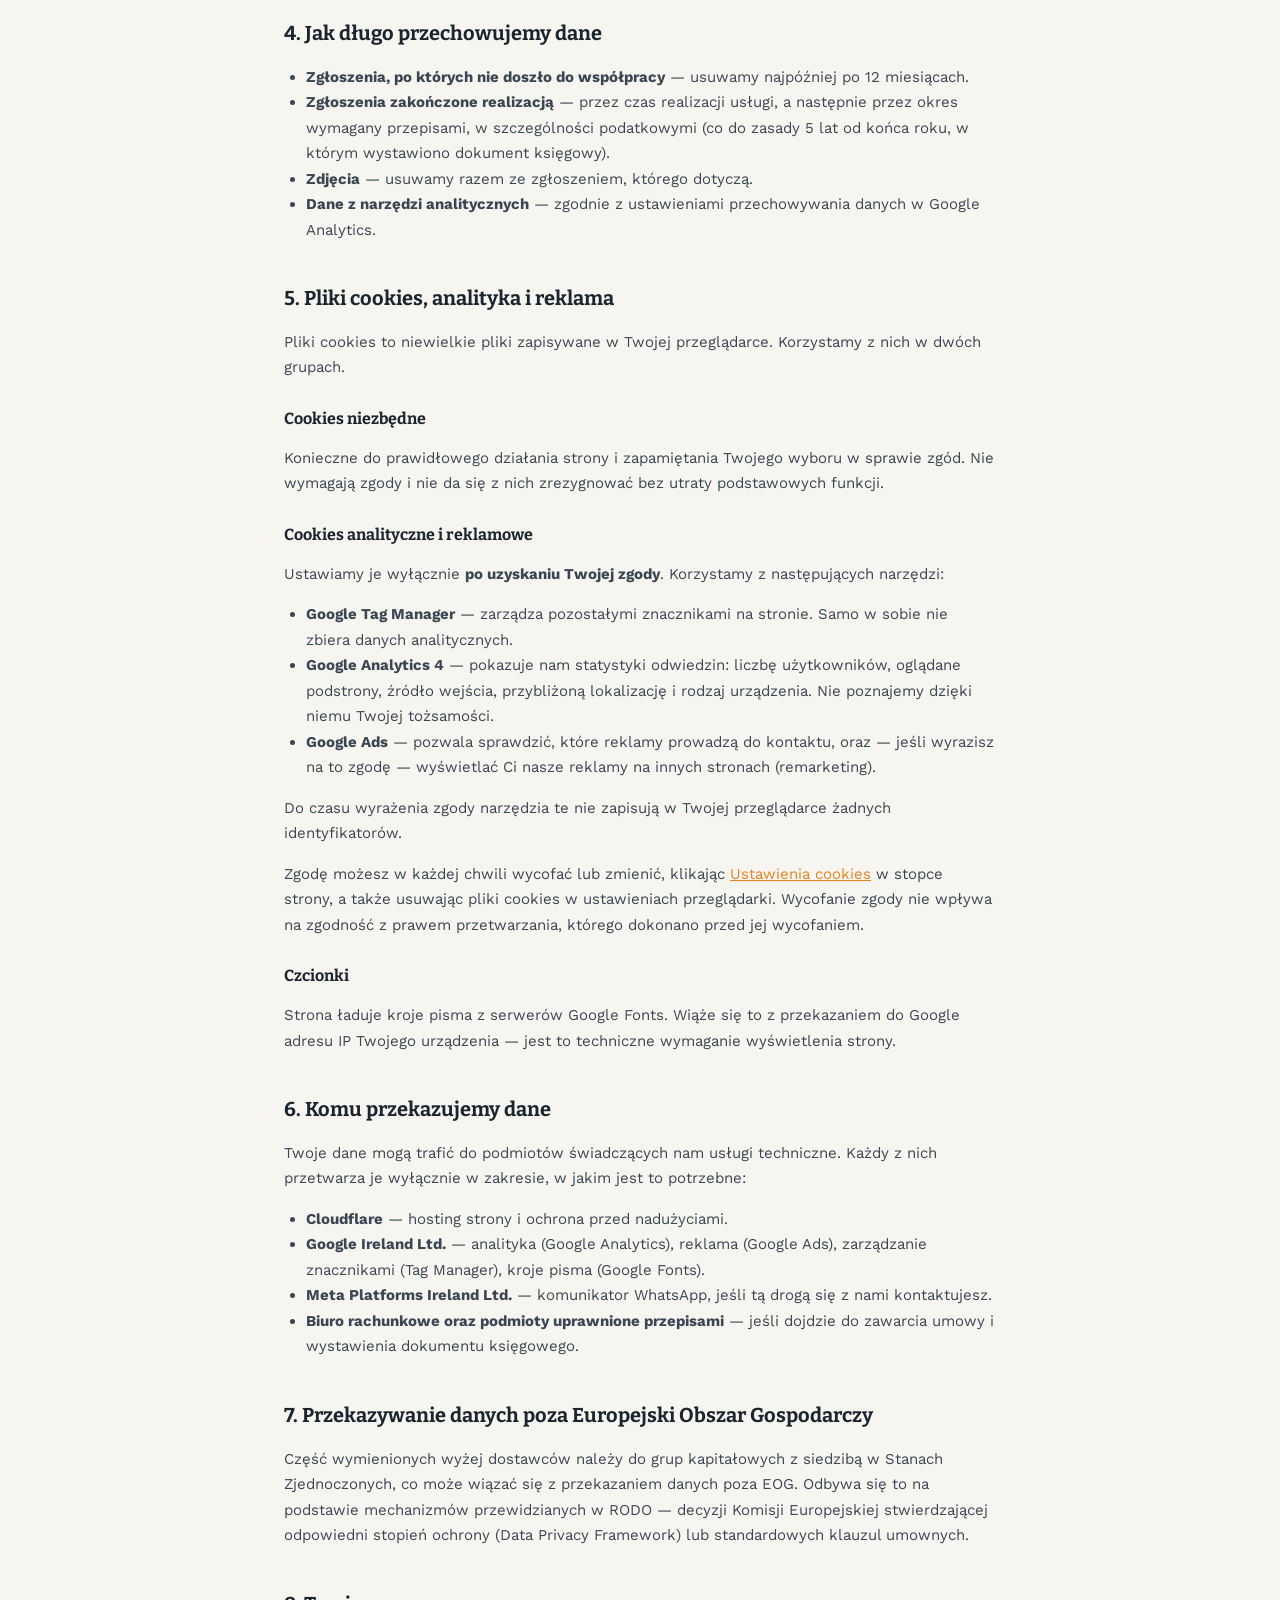
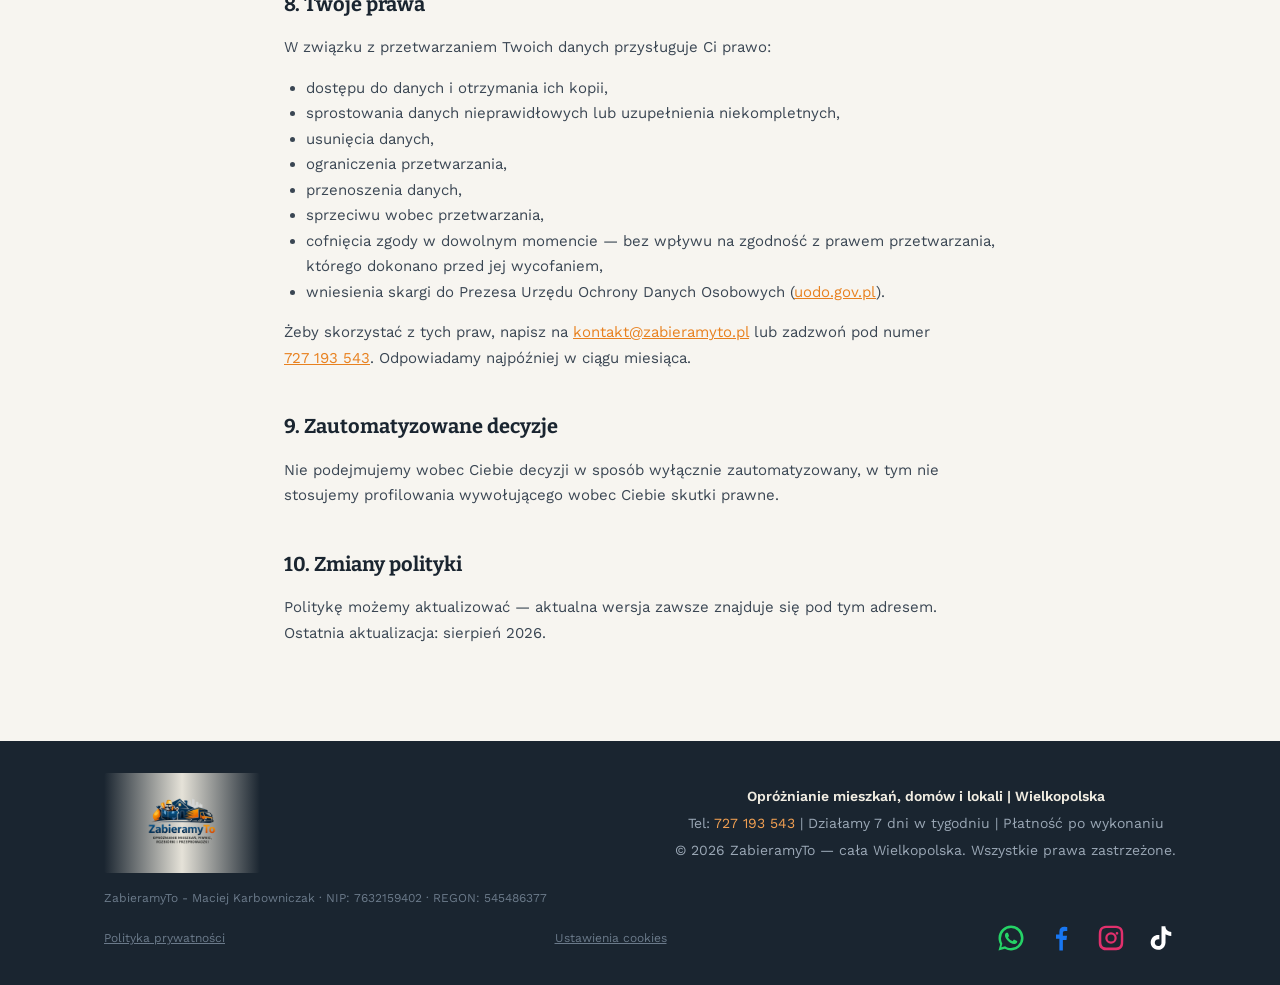
==== commit 86e3a859: "Add banner (Consent Mode v2), new polityka_prywatnosci, update README" ====
--- a/site/polityka-prywatnosci.html
+++ b/site/polityka-prywatnosci.html
@@ -1,35 +1,39 @@
 <!DOCTYPE html>
 <html lang="pl">
 <head>
-<!-- Google Tag Manager -->
-<script>(function(w,d,s,l,i){w[l]=w[l]||[];w[l].push({'gtm.start':
+<!-- Consent Mode v2 — must load synchronously BEFORE the GTM snippet -->
+<script src="zgody.js"></script>
+<!-- Google Tag Manager (only on production domain — demo/preview sends no data) -->
+<script>if(location.hostname==='zabieramyto.pl'||location.hostname==='www.zabieramyto.pl'){(function(w,d,s,l,i){w[l]=w[l]||[];w[l].push({'gtm.start':
 new Date().getTime(),event:'gtm.js'});var f=d.getElementsByTagName(s)[0],
 j=d.createElement(s),dl=l!='dataLayer'?'&l='+l:'';j.async=true;j.src=
 'https://www.googletagmanager.com/gtm.js?id='+i+dl;f.parentNode.insertBefore(j,f);
-})(window,document,'script','dataLayer','GTM-PTQDF4TR');</script>
+})(window,document,'script','dataLayer','GTM-PTQDF4TR');}</script>
 <!-- End Google Tag Manager -->
 <meta charset="UTF-8">
 <meta name="viewport" content="width=device-width, initial-scale=1.0">
 <title>Polityka prywatności — ZabieramyTo</title>
-<meta name="robots" content="noindex">
+<link rel="canonical" href="https://zabieramyto.pl/polityka-prywatnosci">
 <link rel="icon" type="image/png" sizes="32x32" href="images/favicon-32.png">
+<link rel="icon" type="image/png" sizes="192x192" href="images/favicon-192.png">
+<link rel="apple-touch-icon" href="images/apple-touch-icon.png">
 <link rel="preconnect" href="https://fonts.googleapis.com">
 <link rel="preconnect" href="https://fonts.gstatic.com" crossorigin>
 <link href="https://fonts.googleapis.com/css2?family=Bitter:wght@500;700;900&family=Work+Sans:wght@400;500;600&display=swap" rel="stylesheet">
 <link rel="stylesheet" href="style.css">
 <style>
-  body { padding-top: 0; }
   .polityka {
     max-width: 760px;
     margin: 0 auto;
     padding: 48px 24px 80px;
   }
-  .polityka h1 { font-family: var(--font-display); font-size: 32px; }
-  .polityka h2 { font-family: var(--font-display); font-size: 20px; margin-top: 36px; }
+  .polityka h1 { font-family: var(--font-display); font-size: 32px; margin-bottom: 8px; }
+  .polityka h2 { font-family: var(--font-display); font-size: 20px; margin-top: 40px; }
+  .polityka h3 { font-family: var(--font-display); font-size: 16px; margin-top: 26px; margin-bottom: 6px; }
   .polityka p, .polityka li { font-size: 15px; line-height: 1.7; color: #3a4653; }
   .polityka ul { list-style: disc; padding-left: 22px; }
   .polityka a { color: var(--orange); text-decoration: underline; }
-  .polityka__powrot { display: inline-block; margin-bottom: 32px; font-weight: 600; }
+  .polityka__lead { font-size: 16px; color: #55636f; }
 </style>
 </head>
 <body>
@@ -38,39 +42,201 @@
 <noscript><iframe src="https://www.googletagmanager.com/ns.html?id=GTM-PTQDF4TR"
 height="0" width="0" style="display:none;visibility:hidden"></iframe></noscript>
 <!-- End Google Tag Manager (noscript) -->
+
+<header class="header">
+  <div class="header__inner">
+    <a href="/" class="logo">
+      <img src="images/logo-header.webp" alt="ZabieramyTo — opróżnianie mieszkań, piwnic, rozbiórki i przeprowadzki" class="logo__img">
+    </a>
+    <button type="button" class="nav-toggle" id="nav-toggle" aria-label="Otwórz menu" aria-expanded="false">
+      <span></span><span></span><span></span>
+    </button>
+    <nav class="nav" id="nav">
+      <a href="/#uslugi">Usługi</a>
+      <a href="/uslugi">Cennik</a>
+      <a href="/#o-nas">O nas</a>
+      <a href="/#jak-to-dziala">Jak to działa</a>
+      <a href="/#realizacje">Realizacje</a>
+      <a href="/#opinie">Opinie</a>
+      <a href="/#faq">O co pytają?</a>
+    </nav>
+  </div>
+</header>
+
 <main class="polityka">
-  <a href="/" class="polityka__powrot">&larr; Wróć na stronę główną</a>
 
   <h1>Polityka prywatności</h1>
-  <!-- PODMIEN: uzupełnij dane administratora (pełna nazwa firmy, adres, NIP) -->
+  <p class="polityka__lead">Wyjaśniamy, jakie dane zbieramy, po co i co możesz z nimi zrobić.
+  Staraliśmy się napisać to zrozumiale — jeśli coś budzi wątpliwość, zadzwoń albo napisz.</p>
 
   <h2>1. Administrator danych</h2>
-  <p>Administratorem Twoich danych osobowych jest <strong>PODMIEN: pełna nazwa firmy</strong> z siedzibą w Poznaniu (PODMIEN: adres), NIP: PODMIEN, e-mail: kontakt@zabieramyto.pl, tel. 727&nbsp;193&nbsp;543 (dalej: „my").</p>
-
-  <h2>2. Jakie dane zbieramy i po co</h2>
-  <p>Przez formularz wyceny na naszej stronie przekazujesz nam: imię, numer telefonu, opis zlecenia oraz opcjonalnie zdjęcie. Przetwarzamy je wyłącznie po to, żeby skontaktować się z Tobą i przygotować wycenę usługi, czyli w celu podjęcia działań przed zawarciem umowy na Twoje żądanie (art. 6 ust. 1 lit. b RODO) oraz na podstawie Twojej zgody (art. 6 ust. 1 lit. a RODO).</p>
+  <p>Administratorem Twoich danych osobowych jest <strong>ZabieramyTo - Maciej Karbowniczak</strong>,
+  NIP: 7632159402, REGON: 545486377,
+  e-mail: <a href="mailto:kontakt@zabieramyto.pl">kontakt@zabieramyto.pl</a>,
+  tel. <a href="tel:727193543">727&nbsp;193&nbsp;543</a> (dalej: „my”).</p>
+  <p>W sprawach dotyczących Twoich danych możesz skontaktować się z nami w dowolny z powyższych sposobów.
+  Nie wyznaczyliśmy inspektora ochrony danych.</p>
+
+  <h2>2. Jakie dane zbieramy i w jakim celu</h2>
+
+  <h3>Formularz wyceny</h3>
+  <p>Przez formularz na naszej stronie przekazujesz nam: <strong>imię</strong>, <strong>numer telefonu</strong>,
+  <strong>rodzaj usługi</strong>, której potrzebujesz, oraz opcjonalnie <strong>zdjęcie</strong>.
+  Przetwarzamy te dane po to, żeby skontaktować się z Tobą i przygotować wycenę.</p>
+  <p>Podstawa prawna: podjęcie działań przed zawarciem umowy na Twoje żądanie (art. 6 ust. 1 lit. b RODO)
+  oraz Twoja zgoda (art. 6 ust. 1 lit. a RODO). Podanie danych jest dobrowolne, ale bez numeru telefonu
+  nie jesteśmy w stanie przygotować wyceny.</p>
+
+  <h3>Zdjęcia</h3>
+  <p>Zdjęcie dołączasz dobrowolnie i tylko wtedy, gdy chcesz. Prosimy, żeby nie umieszczać na nim dokumentów,
+  wizerunków osób ani innych danych, które nie są nam potrzebne do wyceny. Zdjęcia wykorzystujemy wyłącznie
+  do oszacowania zakresu prac i usuwamy je razem ze zgłoszeniem.</p>
+  <p>Jeżeli chcielibyśmy pokazać zdjęcie z realizacji w naszych materiałach — na stronie lub w mediach
+  społecznościowych — zapytamy Cię wcześniej o osobną zgodę.</p>
+
+  <h3>Kontakt telefoniczny i przez WhatsApp</h3>
+  <p>Jeżeli dzwonisz do nas lub piszesz przez WhatsApp, przetwarzamy Twój numer telefonu i treść wiadomości
+  w celu udzielenia odpowiedzi i przygotowania wyceny. Podstawa prawna jak wyżej.</p>
+
+  <h3>Analityka i reklama</h3>
+  <p>Jeżeli wyrazisz na to zgodę, korzystamy z narzędzi, które pokazują nam, jak odwiedzający korzystają ze strony,
+  i pozwalają mierzyć skuteczność naszych reklam. Szczegóły opisujemy w sekcji 5.
+  Podstawa prawna: Twoja zgoda (art. 6 ust. 1 lit. a RODO).</p>
 
   <h2>3. Jak trafia do nas zgłoszenie</h2>
-  <p>Zgłoszenie z formularza wysyłane jest przez komunikator WhatsApp (usługa Meta Platforms Ireland Ltd.) i/lub e-mail (usługa EmailJS). Oznacza to, że treść zgłoszenia przechodzi przez serwery tych dostawców zgodnie z ich politykami prywatności. Wysyłając formularz przez WhatsApp, korzystasz z własnego konta WhatsApp.</p>
+  <p>Po wypełnieniu formularza Twoje zgłoszenie jest przekazywane przez komunikator <strong>WhatsApp</strong>
+  (usługa Meta Platforms Ireland Ltd.). Formularz przygotowuje gotową wiadomość i otwiera ją w Twoim własnym
+  koncie WhatsApp — to Ty decydujesz, czy ją wyślesz. Treść zgłoszenia przechodzi przez serwery Meta zgodnie
+  z polityką prywatności tej usługi.</p>
+  <p>Jeżeli nie korzystasz z WhatsAppa, możesz zadzwonić pod numer <a href="tel:727193543">727&nbsp;193&nbsp;543</a>
+  lub napisać na <a href="mailto:kontakt@zabieramyto.pl">kontakt@zabieramyto.pl</a>.</p>
 
   <h2>4. Jak długo przechowujemy dane</h2>
-  <p>Dane ze zgłoszeń przechowujemy przez czas potrzebny do przygotowania wyceny i realizacji usługi, a następnie przez okres wymagany przepisami (np. podatkowymi), jeśli dojdzie do zawarcia umowy. Zgłoszenia, po których nie doszło do współpracy, usuwamy najpóźniej po 12 miesiącach.</p>
-
-  <h2>5. Twoje prawa</h2>
-  <ul>
-    <li>dostępu do swoich danych i otrzymania ich kopii,</li>
-    <li>sprostowania, usunięcia lub ograniczenia przetwarzania danych,</li>
-    <li>cofnięcia zgody w dowolnym momencie (bez wpływu na zgodność z prawem wcześniejszego przetwarzania),</li>
-    <li>wniesienia skargi do Prezesa Urzędu Ochrony Danych Osobowych (uodo.gov.pl).</li>
-  </ul>
-  <p>Żeby skorzystać z tych praw, napisz na kontakt@zabieramyto.pl lub zadzwoń: 727&nbsp;193&nbsp;543.</p>
-
-  <h2>6. Pliki cookies</h2>
-  <p>Strona nie używa własnych plików cookies ani narzędzi analitycznych. Czcionki ładowane są z serwerów Google Fonts, co wiąże się z przekazaniem do Google adresu IP Twojego urządzenia.</p>
-
-  <h2>7. Zmiany polityki</h2>
-  <p>Politykę możemy aktualizować — aktualna wersja zawsze znajduje się pod tym adresem. Ostatnia aktualizacja: lipiec 2026.</p>
+  <ul>
+    <li><strong>Zgłoszenia, po których nie doszło do współpracy</strong> — usuwamy najpóźniej po 12 miesiącach.</li>
+    <li><strong>Zgłoszenia zakończone realizacją</strong> — przez czas realizacji usługi, a następnie przez okres
+    wymagany przepisami, w szczególności podatkowymi (co do zasady 5 lat od końca roku, w którym wystawiono
+    dokument księgowy).</li>
+    <li><strong>Zdjęcia</strong> — usuwamy razem ze zgłoszeniem, którego dotyczą.</li>
+    <li><strong>Dane z narzędzi analitycznych</strong> — zgodnie z ustawieniami przechowywania danych
+    w Google Analytics.</li>
+  </ul>
+
+  <h2>5. Pliki cookies, analityka i reklama</h2>
+  <p>Pliki cookies to niewielkie pliki zapisywane w Twojej przeglądarce. Korzystamy z nich w dwóch grupach.</p>
+
+  <h3>Cookies niezbędne</h3>
+  <p>Konieczne do prawidłowego działania strony i zapamiętania Twojego wyboru w sprawie zgód.
+  Nie wymagają zgody i nie da się z nich zrezygnować bez utraty podstawowych funkcji.</p>
+
+  <h3>Cookies analityczne i reklamowe</h3>
+  <p>Ustawiamy je wyłącznie <strong>po uzyskaniu Twojej zgody</strong>. Korzystamy z następujących narzędzi:</p>
+  <ul>
+    <li><strong>Google Tag Manager</strong> — zarządza pozostałymi znacznikami na stronie.
+    Samo w sobie nie zbiera danych analitycznych.</li>
+    <li><strong>Google Analytics 4</strong> — pokazuje nam statystyki odwiedzin: liczbę użytkowników,
+    oglądane podstrony, źródło wejścia, przybliżoną lokalizację i rodzaj urządzenia.
+    Nie poznajemy dzięki niemu Twojej tożsamości.</li>
+    <li><strong>Google Ads</strong> — pozwala sprawdzić, które reklamy prowadzą do kontaktu, oraz — jeśli
+    wyrazisz na to zgodę — wyświetlać Ci nasze reklamy na innych stronach (remarketing).</li>
+  </ul>
+  <p>Do czasu wyrażenia zgody narzędzia te nie zapisują w Twojej przeglądarce żadnych identyfikatorów.</p>
+  <p>Zgodę możesz w każdej chwili wycofać lub zmienić, klikając
+  <a href="#" onclick="ZTZgody.otworz();return false;">Ustawienia cookies</a> w stopce strony,
+  a także usuwając pliki cookies w ustawieniach przeglądarki. Wycofanie zgody nie wpływa na zgodność
+  z prawem przetwarzania, którego dokonano przed jej wycofaniem.</p>
+
+  <h3>Czcionki</h3>
+  <p>Strona ładuje kroje pisma z serwerów Google Fonts. Wiąże się to z przekazaniem do Google adresu IP
+  Twojego urządzenia — jest to techniczne wymaganie wyświetlenia strony.</p>
+
+  <h2>6. Komu przekazujemy dane</h2>
+  <p>Twoje dane mogą trafić do podmiotów świadczących nam usługi techniczne. Każdy z nich przetwarza je
+  wyłącznie w zakresie, w jakim jest to potrzebne:</p>
+  <ul>
+    <li><strong>Cloudflare</strong> — hosting strony i ochrona przed nadużyciami.</li>
+    <li><strong>Google Ireland Ltd.</strong> — analityka (Google Analytics), reklama (Google Ads),
+    zarządzanie znacznikami (Tag Manager), kroje pisma (Google Fonts).</li>
+    <li><strong>Meta Platforms Ireland Ltd.</strong> — komunikator WhatsApp, jeśli tą drogą się z nami kontaktujesz.</li>
+    <li><strong>Biuro rachunkowe oraz podmioty uprawnione przepisami</strong> — jeśli dojdzie do zawarcia umowy
+    i wystawienia dokumentu księgowego.</li>
+  </ul>
+
+  <h2>7. Przekazywanie danych poza Europejski Obszar Gospodarczy</h2>
+  <p>Część wymienionych wyżej dostawców należy do grup kapitałowych z siedzibą w Stanach Zjednoczonych,
+  co może wiązać się z przekazaniem danych poza EOG. Odbywa się to na podstawie mechanizmów przewidzianych
+  w RODO — decyzji Komisji Europejskiej stwierdzającej odpowiedni stopień ochrony (Data Privacy Framework)
+  lub standardowych klauzul umownych.</p>
+
+  <h2>8. Twoje prawa</h2>
+  <p>W związku z przetwarzaniem Twoich danych przysługuje Ci prawo:</p>
+  <ul>
+    <li>dostępu do danych i otrzymania ich kopii,</li>
+    <li>sprostowania danych nieprawidłowych lub uzupełnienia niekompletnych,</li>
+    <li>usunięcia danych,</li>
+    <li>ograniczenia przetwarzania,</li>
+    <li>przenoszenia danych,</li>
+    <li>sprzeciwu wobec przetwarzania,</li>
+    <li>cofnięcia zgody w dowolnym momencie — bez wpływu na zgodność z prawem przetwarzania,
+    którego dokonano przed jej wycofaniem,</li>
+    <li>wniesienia skargi do Prezesa Urzędu Ochrony Danych Osobowych
+    (<a href="https://uodo.gov.pl" target="_blank" rel="noopener">uodo.gov.pl</a>).</li>
+  </ul>
+  <p>Żeby skorzystać z tych praw, napisz na <a href="mailto:kontakt@zabieramyto.pl">kontakt@zabieramyto.pl</a>
+  lub zadzwoń pod numer <a href="tel:727193543">727&nbsp;193&nbsp;543</a>.
+  Odpowiadamy najpóźniej w ciągu miesiąca.</p>
+
+  <h2>9. Zautomatyzowane decyzje</h2>
+  <p>Nie podejmujemy wobec Ciebie decyzji w sposób wyłącznie zautomatyzowany, w tym nie stosujemy profilowania
+  wywołującego wobec Ciebie skutki prawne.</p>
+
+  <h2>10. Zmiany polityki</h2>
+  <p>Politykę możemy aktualizować — aktualna wersja zawsze znajduje się pod tym adresem.
+  Ostatnia aktualizacja: sierpień 2026.</p>
 </main>
 
+<footer class="footer">
+  <div class="footer__inner">
+    <span class="logo logo--footer">
+      <img src="images/logo.webp" alt="ZabieramyTo" class="logo__img logo__img--footer">
+    </span>
+    <div class="footer__opis">
+      <p class="footer__uslugi">Opróżnianie mieszkań, domów i lokali | Wielkopolska</p>
+      <p class="footer__info">Tel: <a href="tel:727193543">727 193 543</a> | Działamy 7 dni w tygodniu | Płatność po wykonaniu</p>
+      <p>&copy; <span id="rok"></span> ZabieramyTo — cała Wielkopolska. Wszystkie prawa zastrzeżone.</p>
+    </div>
+    <p class="footer__dane">ZabieramyTo - Maciej Karbowniczak · NIP: 7632159402 · REGON: 545486377</p>
+    <a href="/polityka-prywatnosci" class="footer__polityka">Polityka prywatności</a>
+    <a href="#" class="footer__polityka" onclick="ZTZgody.otworz();return false;">Ustawienia cookies</a>
+
+    <div class="footer__social">
+      <a href="#" id="footer-wa" target="_blank" rel="noopener" aria-label="ZabieramyTo na WhatsApp">
+        <svg viewBox="0 0 24 24" aria-hidden="true"><path fill="currentColor" d="M12 2C6.48 2 2 6.48 2 12c0 1.85.5 3.58 1.36 5.07L2 22l5.06-1.33A9.94 9.94 0 0 0 12 22c5.52 0 10-4.48 10-10S17.52 2 12 2Zm0 18.06c-1.62 0-3.13-.46-4.4-1.26l-.31-.19-3 .79.8-2.92-.2-.3A7.94 7.94 0 0 1 4.06 12 7.94 7.94 0 0 1 12 4.06 7.94 7.94 0 0 1 19.94 12 7.94 7.94 0 0 1 12 20.06Zm4.38-5.94c-.24-.12-1.42-.7-1.64-.78-.22-.08-.38-.12-.54.12-.16.24-.62.78-.76.94-.14.16-.28.18-.52.06-.24-.12-1-.37-1.9-1.17-.7-.62-1.18-1.39-1.32-1.63-.14-.24-.02-.37.1-.49.11-.11.24-.28.36-.42.12-.14.16-.24.24-.4.08-.16.04-.3-.02-.42-.06-.12-.54-1.3-.74-1.78-.2-.47-.4-.4-.54-.41h-.46c-.16 0-.42.06-.64.3-.22.24-.84.82-.84 2s.86 2.32.98 2.48c.12.16 1.7 2.6 4.12 3.64.58.25 1.03.4 1.38.51.58.18 1.1.16 1.52.1.46-.07 1.42-.58 1.62-1.14.2-.56.2-1.04.14-1.14-.06-.1-.22-.16-.46-.28Z"/></svg>
+      </a>
+      <a href="https://www.facebook.com/share/18oaJAoiqS/?mibextid=wwXIfr" target="_blank" rel="noopener" aria-label="ZabieramyTo na Facebooku">
+        <svg viewBox="0 0 24 24" aria-hidden="true"><path fill="currentColor" d="M13.5 22v-8.5h2.9l.4-3.4h-3.3V7.9c0-1 .3-1.6 1.7-1.6h1.8V3.3C16.7 3.2 15.7 3 14.6 3c-2.3 0-3.9 1.4-3.9 4v2.1H8v3.4h2.7V22h2.8Z"/></svg>
+      </a>
+      <a href="https://www.instagram.com/zabieramyto?utm_source=qr" target="_blank" rel="noopener" aria-label="ZabieramyTo na Instagramie">
+        <svg viewBox="0 0 24 24" aria-hidden="true"><path fill="currentColor" d="M12 2.2c2.7 0 3 0 4.1.06 1.1.05 1.8.22 2.4.46.6.24 1.1.56 1.7 1.12.5.5.9 1 1.1 1.7.24.6.4 1.3.46 2.4.05 1.1.06 1.4.06 4.1s0 3-.06 4.1c-.05 1.1-.22 1.8-.46 2.4-.24.6-.56 1.1-1.12 1.7-.5.5-1 .9-1.7 1.1-.6.24-1.3.4-2.4.46-1.1.05-1.4.06-4.1.06s-3 0-4.1-.06c-1.1-.05-1.8-.22-2.4-.46-.6-.24-1.1-.56-1.7-1.12-.5-.5-.9-1-1.1-1.7-.24-.6-.4-1.3-.46-2.4C2.2 15 2.2 14.7 2.2 12s0-3 .06-4.1c.05-1.1.22-1.8.46-2.4.24-.6.56-1.1 1.12-1.7.5-.5 1-.9 1.7-1.1.6-.24 1.3-.4 2.4-.46C9 2.2 9.3 2.2 12 2.2Zm0 1.8c-2.6 0-2.9 0-3.9.06-.9.04-1.4.19-1.7.32-.44.17-.75.37-1.08.7-.33.33-.53.64-.7 1.08-.13.34-.28.86-.32 1.75-.05 1-.06 1.3-.06 3.9s0 2.9.06 3.9c.04.9.19 1.4.32 1.75.17.44.37.75.7 1.08.33.33.64.53 1.08.7.34.13.86.28 1.75.32 1 .05 1.3.06 3.9.06s2.9 0 3.9-.06c.9-.04 1.4-.19 1.75-.32.44-.17.75-.37 1.08-.7.33-.33.53-.64.7-1.08.13-.34.28-.86.32-1.75.05-1 .06-1.3.06-3.9s0-2.9-.06-3.9c-.04-.9-.19-1.4-.32-1.75a2.9 2.9 0 0 0-.7-1.08 2.9 2.9 0 0 0-1.08-.7c-.34-.13-.86-.28-1.75-.32-1-.05-1.3-.06-3.9-.06Zm0 3.4a4.6 4.6 0 1 1 0 9.2 4.6 4.6 0 0 1 0-9.2Zm0 1.8a2.8 2.8 0 1 0 0 5.6 2.8 2.8 0 0 0 0-5.6Zm4.8-2a1.08 1.08 0 1 1 0 2.16 1.08 1.08 0 0 1 0-2.16Z"/></svg>
+      </a>
+      <a href="https://www.tiktok.com/@zabieramyto" target="_blank" rel="noopener" aria-label="ZabieramyTo na TikToku">
+        <svg viewBox="-3.2 -3.2 30.4 30.4" aria-hidden="true"><path fill="#FFFFFF" d="M12.53.02C13.84 0 15.14.01 16.44 0c.08 1.53.63 3.09 1.75 4.17 1.12 1.11 2.7 1.62 4.24 1.79v4.03c-1.44-.05-2.89-.35-4.2-.97-.57-.26-1.1-.59-1.62-.93-.01 2.92.01 5.84-.02 8.75-.08 1.4-.54 2.79-1.35 3.94-1.31 1.92-3.58 3.17-5.91 3.21-1.43.08-2.86-.31-4.08-1.03-2.02-1.19-3.44-3.37-3.65-5.71-.02-.5-.03-1-.01-1.49.18-1.9 1.12-3.72 2.58-4.96 1.66-1.44 3.98-2.13 6.15-1.72.02 1.48-.04 2.96-.04 4.44-.99-.32-2.15-.23-3.02.37-.63.41-1.11 1.04-1.36 1.75-.21.51-.15 1.07-.14 1.61.24 1.64 1.82 3.02 3.5 2.87 1.12-.01 2.19-.66 2.77-1.61.19-.33.4-.67.41-1.06.1-1.79.06-3.57.07-5.36.01-4.03-.01-8.05.02-12.07Z"/></svg>
+      </a>
+    </div>
+  </div>
+</footer>
+
+<div class="mobile-cta">
+  <a href="tel:727193543" class="mobile-cta__btn mobile-cta__btn--call">
+    <svg viewBox="0 0 24 24" aria-hidden="true"><path d="M6.6 10.8c1.4 2.8 3.8 5.1 6.6 6.6l2.2-2.2c.3-.3.7-.4 1-.2 1.1.4 2.3.6 3.6.6.6 0 1 .4 1 1V20c0 .6-.4 1-1 1-9.4 0-17-7.6-17-17 0-.6.4-1 1-1h3.4c.6 0 1 .4 1 1 0 1.3.2 2.5.6 3.6.1.3 0 .7-.2 1l-2.2 2.2z" fill="currentColor"/></svg>
+    Zadzwoń
+  </a>
+  <a href="#" id="mobile-cta-wa" target="_blank" rel="noopener" class="mobile-cta__btn mobile-cta__btn--wa">
+    <svg viewBox="0 0 24 24" aria-hidden="true"><path fill="currentColor" d="M12 2C6.48 2 2 6.48 2 12c0 1.85.5 3.58 1.36 5.07L2 22l5.06-1.33A9.94 9.94 0 0 0 12 22c5.52 0 10-4.48 10-10S17.52 2 12 2Zm0 18.06c-1.62 0-3.13-.46-4.4-1.26l-.31-.19-3 .79.8-2.92-.2-.3A7.94 7.94 0 0 1 4.06 12 7.94 7.94 0 0 1 12 4.06 7.94 7.94 0 0 1 19.94 12 7.94 7.94 0 0 1 12 20.06Zm4.38-5.94c-.24-.12-1.42-.7-1.64-.78-.22-.08-.38-.12-.54.12-.16.24-.62.78-.76.94-.14.16-.28.18-.52.06-.24-.12-1-.37-1.9-1.17-.7-.62-1.18-1.39-1.32-1.63-.14-.24-.02-.37.1-.49.11-.11.24-.28.36-.42.12-.14.16-.24.24-.4.08-.16.04-.3-.02-.42-.06-.12-.54-1.3-.74-1.78-.2-.47-.4-.4-.54-.41h-.46c-.16 0-.42.06-.64.3-.22.24-.84.82-.84 2s.86 2.32.98 2.48c.12.16 1.7 2.6 4.12 3.64.58.25 1.03.4 1.38.51.58.18 1.1.16 1.52.1.46-.07 1.42-.58 1.62-1.14.2-.56.2-1.04.14-1.14-.06-.1-.22-.16-.46-.28Z"/></svg>
+    WhatsApp
+  </a>
+</div>
+
+<script src="script.js"></script>
 </body>
 </html>
--- a/site/style.css
+++ b/site/style.css
@@ -2,15 +2,15 @@
    ZabieramyTo — design tokens
    ============================================ */
 :root {
-  --bg-dark: #132a42;      /* głęboki granat, jak w logo */
-  --bg-dark-2: #1c3a5b;    /* nieco jaśniejszy granat, sekcje */
-  --orange: #e8811f;       /* pomarańcz z logo — główny akcent */
+  --bg-dark: #132a42;      /* deep navy, matching the logo */
+  --bg-dark-2: #1c3a5b;    /* slightly lighter navy, sections */
+  --orange: #e8811f;       /* orange from the logo — primary accent */
   --orange-light: #f2a052; /* hover */
-  --cream: #f0ece1;        /* tekst na ciemnym tle */
-  --stone: #9aa7b5;        /* tekst drugorzędny, chłodny szary */
-  --stone-dark: #2c4a65;   /* linie, obramowania */
-  --paper: #f7f5f0;        /* jasne tło sekcji */
-  --ink: #1a2530;          /* tekst na jasnym tle, chłodna czerń */
+  --cream: #f0ece1;        /* text on dark background */
+  --stone: #9aa7b5;        /* secondary text, cool gray */
+  --stone-dark: #2c4a65;   /* lines, borders */
+  --paper: #f7f5f0;        /* light section background */
+  --ink: #1a2530;          /* text on light background, cool black */
 
   --font-display: 'Bitter', Georgia, serif;
   --font-body: 'Work Sans', -apple-system, sans-serif;
@@ -18,7 +18,7 @@
 
   --radius: 3px;
   --container: 1120px;
-  --topbar-height: 0px; /* górny pasek usunięty */
+  --topbar-height: 0px; /* top bar removed */
 }
 
 * { box-sizing: border-box; }
@@ -30,7 +30,7 @@
   background: var(--paper);
   color: var(--ink);
   line-height: 1.5;
-  overflow-anchor: none; /* wyłącza auto-korektę scrolla przez przeglądarkę, która powodowała "skakanie" paska */
+  overflow-anchor: none; /* disables the browser's scroll anchoring, which caused the bar to "jump" */
 }
 img { max-width: 100%; display: block; }
 a { color: inherit; text-decoration: none; }
@@ -43,8 +43,8 @@
 /* ============================================
    Layout helpers
    ============================================ */
-/* offset dla linków nawigacji, żeby stały pasek telefonu + nagłówek
-   nie zasłaniały górnej części sekcji po kliknięciu w menu (wartość ustawiana z JS) */
+/* offset for nav links so the fixed phone bar + header
+   don't cover the top of a section after clicking a menu item (value set from JS) */
 section[id] {
   scroll-margin-top: var(--header-offset, 150px);
 }
@@ -98,9 +98,9 @@
 }
 .topbar__social { display: flex; align-items: center; gap: 14px; }
 .topbar__social a { display: inline-flex; transition: filter 0.15s ease; }
-.topbar__social a:nth-child(1) { color: #25D366; } /* WhatsApp — zielony */
-.topbar__social a:nth-child(2) { color: #1877F2; } /* Facebook — niebieski */
-.topbar__social a:nth-child(3) { color: #E1306C; } /* Instagram — różowy */
+.topbar__social a:nth-child(1) { color: #25D366; } /* WhatsApp — green */
+.topbar__social a:nth-child(2) { color: #1877F2; } /* Facebook — blue */
+.topbar__social a:nth-child(3) { color: #E1306C; } /* Instagram — pink */
 .topbar__social a:hover { filter: brightness(1.25); }
 .topbar__social svg { width: 22px; height: 22px; }
 .topbar__phone {
@@ -138,8 +138,8 @@
   .topbar__wa-label { display: none; }
 }
 
-/* pasek telefonu powiększa się (skalą, nie rozmiarem layoutu) gdy strona jest przescrollowana —
-   dzięki temu wysokość paska się nie zmienia i nic nie "skacze" przy scrollu */
+/* the phone bar scales up (transform, not layout size) when the page is scrolled —
+   the bar's height stays the same so nothing "jumps" during scroll */
 body.is-scrolled .topbar__phone {
   transform: translate(-16px, 5px) scale(1.3);
 }
@@ -174,7 +174,7 @@
 }
 .logo__img--footer { height: 76px; }
 
-/* logo kurczy się przy scrollowaniu w dół */
+/* the logo shrinks when scrolling down */
 .header--scrolled .logo { padding: 8px 44px; }
 .header--scrolled .logo__img { height: 52px; }
 
@@ -215,7 +215,7 @@
 .btn--block { width: 100%; text-align: center; }
 
 /* ============================================
-   Hero — sygnatura: wzór kafla w tle
+   Hero — signature: tile pattern in the background
    ============================================ */
 .hero {
   position: relative;
@@ -246,7 +246,7 @@
 .hero__title {
   font-family: var(--font-display);
   font-weight: 900;
-  font-size: clamp(30px, 4.5vw, 52px); /* mniejszy rozmiar, żeby pierwsza linia mieściła się w całości */
+  font-size: clamp(30px, 4.5vw, 52px); /* smaller size so the first line fits in full */
   line-height: 1.15;
   color: var(--cream);
   margin: 0 0 24px;
@@ -262,10 +262,10 @@
   text-align: center;
 }
 .hero__actions { display: flex; gap: 16px; flex-wrap: wrap; justify-content: center; }
-/* przyciski w hero: pomarańczowa ramka i tekst zamiast białych */
+/* hero buttons: orange border and text instead of white */
 .hero__actions .btn--ghost { border-color: var(--orange-light); color: var(--orange-light); }
 .hero__actions .btn--ghost:hover { background: var(--orange); border-color: var(--orange); color: #fff; }
-/* ikonki społecznościowe na dole sekcji nagłówkowej */
+/* social icons at the bottom of the hero section */
 .hero__social {
   display: flex;
   justify-content: center;
@@ -276,11 +276,11 @@
 .hero__social a { display: inline-flex; transition: filter 0.15s ease; }
 .hero__social a:hover { filter: brightness(1.25); }
 .hero__social svg { width: 30px; height: 30px; }
-.hero__social a:nth-of-type(1) { color: #25D366; } /* WhatsApp — zielony */
-.hero__social a:nth-of-type(2) { color: #1877F2; } /* Facebook — niebieski */
-.hero__social a:nth-of-type(3) { color: #E1306C; } /* Instagram — różowy */
-
-/* Ilustracja hero (włączana klasą z script.js — FEATURES.heroIlustracja) */
+.hero__social a:nth-of-type(1) { color: #25D366; } /* WhatsApp — green */
+.hero__social a:nth-of-type(2) { color: #1877F2; } /* Facebook — blue */
+.hero__social a:nth-of-type(3) { color: #E1306C; } /* Instagram — pink */
+
+/* Hero illustration (enabled via a class from script.js — FEATURES.heroIlustracja) */
 .hero--ilustracja::after {
   content: '';
   position: absolute;
@@ -298,7 +298,7 @@
 }
 
 /* ============================================
-   Usługi — karty
+   Services — cards
    ============================================ */
 .uslugi { background: var(--paper); }
 .cards {
@@ -342,7 +342,7 @@
 }
 
 /* ============================================
-   Sekcja pieców kaflowych
+   Tiled stove section
    ============================================ */
 .piece {
   position: relative;
@@ -384,7 +384,7 @@
 }
 
 /* ============================================
-   Proces / kroki
+   Process / steps
    ============================================ */
 .proces { background: var(--paper); }
 .steps {
@@ -396,7 +396,7 @@
 .step p { color: #5c5347; font-size: 15px; margin: 0; }
 
 /* ============================================
-   O nas
+   About us
    ============================================ */
 .o-nas {
   position: relative;
@@ -438,7 +438,7 @@
 }
 
 /* ============================================
-   Opinie
+   Testimonials
    ============================================ */
 .opinie { background: var(--paper); }
 .opinie__intro { color: #5c5347; font-size: 16px; max-width: 640px; margin: -24px 0 36px; }
@@ -474,7 +474,7 @@
 }
 
 /* ============================================
-   Scroll reveal (klasy dodaje script.js — bez JS strona wygląda normalnie)
+   Scroll reveal (classes added by script.js — without JS the page looks normal)
    ============================================ */
 .reveal {
   opacity: 0;
@@ -488,7 +488,7 @@
 }
 
 /* ============================================
-   Galeria
+   Gallery
    ============================================ */
 .galeria { background: var(--bg-dark-2); position: relative; overflow: hidden; }
 .galeria .section__title { color: var(--cream); }
@@ -563,7 +563,7 @@
 .galeria__note code { background: #eee4d0; padding: 2px 6px; border-radius: 3px; }
 
 /* ============================================
-   Cennik
+   Pricing
    ============================================ */
 .cennik { background: var(--paper); }
 .cennik__intro { color: #5c5347; font-size: 16px; max-width: 640px; margin: 0 0 40px; }
@@ -595,12 +595,12 @@
 .cennik__item--highlight .cennik__price { color: var(--orange-light); }
 
 /* ============================================
-   Zaufanie
+   Trust section
    ============================================ */
 .zaufanie { background: var(--ink); }
 .zaufanie__inner {
   display: grid;
-  grid-template-columns: repeat(4, 1fr); /* zawsze jeden rząd — także na telefonie */
+  grid-template-columns: repeat(4, 1fr); /* always a single row — also on phones */
   gap: 32px;
   padding-top: 56px;
   padding-bottom: 56px;
@@ -617,7 +617,7 @@
   font-size: 30px;
   color: var(--orange-light);
   margin-bottom: 6px;
-  white-space: nowrap; /* "24-48h" ma się nie łamać */
+  white-space: nowrap; /* keep "24-48h" from wrapping */
 }
 
 /* ============================================
@@ -654,7 +654,7 @@
 .faq__item p { color: #5c5347; font-size: 15px; margin: 0 0 16px; }
 
 /* ============================================
-   Kontakt
+   Contact
    ============================================ */
 .kontakt { position: relative; background: var(--bg-dark); overflow: hidden; }
 .kontakt__tiles {
@@ -701,7 +701,7 @@
 }
 
 .form { display: flex; flex-direction: column; gap: 18px; }
-/* formularz ukryty do czasu kliknięcia "Wypełnij formularz" / "Bezpłatna wycena" */
+/* form hidden until "Wypełnij formularz" / "Bezpłatna wycena" is clicked */
 .form[hidden] { display: none; }
 .form__row { display: flex; flex-direction: column; gap: 6px; }
 .form__row label {
@@ -725,7 +725,7 @@
   outline: 2px solid var(--orange-light);
   outline-offset: 1px;
 }
-/* wybór usług w formularzu — pigułki do zaznaczania */
+/* service selection in the form — selectable pills */
 .form__uslugi { display: flex; flex-wrap: wrap; gap: 10px; }
 .usluga-check { position: relative; }
 .usluga-check input { position: absolute; opacity: 0; pointer-events: none; }
@@ -757,7 +757,7 @@
 }
 
 /* ============================================
-   Formularz — zdjęcie
+   Form — photo
    ============================================ */
 .btn--small { padding: 9px 16px; font-size: 14px; }
 .photo-drop {
@@ -832,14 +832,14 @@
 .footer__info a { color: var(--orange-light); }
 .footer__social { display: flex; align-items: center; gap: 20px; }
 .footer__social a { display: inline-flex; transition: filter 0.15s ease; }
-.footer__social a:nth-child(1) { color: #25D366; } /* WhatsApp — zielony */
-.footer__social a:nth-child(2) { color: #1877F2; } /* Facebook — niebieski */
-.footer__social a:nth-child(3) { color: #E1306C; } /* Instagram — różowy */
+.footer__social a:nth-child(1) { color: #25D366; } /* WhatsApp — green */
+.footer__social a:nth-child(2) { color: #1877F2; } /* Facebook — blue */
+.footer__social a:nth-child(3) { color: #E1306C; } /* Instagram — pink */
 .footer__social svg { width: 30px; height: 30px; }
 .footer__social a:hover { filter: brightness(1.25); }
 .footer__dane { width: 100%; margin: 0; font-size: 12px; color: #6b7a8a; }
 @media (max-width: 768px) {
-  /* na telefonie stopka w kolumnie: logo u góry, opis w środku, ikonki na dole — wszystko wycentrowane */
+  /* on phones the footer stacks: logo on top, description in the middle, icons at the bottom — all centered */
   .footer__inner {
     flex-direction: column;
     align-items: center;
@@ -851,7 +851,7 @@
 .footer__polityka { font-size: 12px; color: #6b7a8a; text-decoration: underline; }
 
 /* ============================================
-   Suwak przed/po (budowany przez script.js — FEATURES.suwakPrzedPo)
+   Before/after slider (built by script.js — FEATURES.suwakPrzedPo)
    ============================================ */
 .galeria__para--suwak { grid-template-columns: 1fr; }
 .suwak {
@@ -925,7 +925,7 @@
 .suwak__label--po { right: 10px; background: var(--orange); color: #fff; }
 
 /* ============================================
-   Lightbox (budowany przez script.js — FEATURES.lightbox)
+   Lightbox (built by script.js — FEATURES.lightbox)
    ============================================ */
 .lightbox {
   position: fixed;
@@ -966,7 +966,7 @@
 .lightbox__strzalka--prawa { right: 4px; }
 
 /* ============================================
-   Przycisk opinii Google
+   Google review button
    ============================================ */
 .opinie__zacheta {
   margin: 36px 0 0;
@@ -976,7 +976,7 @@
   font-size: 17px;
 }
 .opinie__cta { margin-top: 18px; text-align: center; }
-/* pigułka z błękitno-pomarańczową obwódką w stylu strony */
+/* pill with a blue-orange outline matching the site style */
 .btn--google {
   display: inline-flex;
   align-items: center;
@@ -995,7 +995,7 @@
 .btn--google__logo { width: 20px; height: 20px; flex-shrink: 0; }
 
 /* ============================================
-   Zgoda RODO w formularzu
+   GDPR consent in the form
    ============================================ */
 .form__row--zgoda { flex-direction: row; }
 .zgoda {
@@ -1019,7 +1019,7 @@
 .zgoda a:hover { color: var(--orange-light); }
 
 /* ============================================
-   Pływający pasek kontaktu (tylko telefon)
+   Floating contact bar (phone only)
    ============================================ */
 .mobile-cta { display: none; }
 @media (max-width: 768px) {
@@ -1048,12 +1048,12 @@
   .mobile-cta__btn--call:active { background: var(--orange-light); }
   .mobile-cta__btn--wa { background: #25d366; color: #fff; }
   .mobile-cta__btn--wa:active { background: #30e274; }
-  /* pasek nie zasłania stopki */
+  /* the bar doesn't cover the footer */
   .footer { padding-bottom: 60px; }
 }
 
 /* ============================================
-   Obszar działania — mapa Wielkopolski
+   Service area — map of Wielkopolska
    ============================================ */
 .obszar {
   position: relative;
@@ -1105,7 +1105,7 @@
 }
 
 /* ============================================
-   Galeria — siatka kafli + suwak pionowy
+   Gallery — tile grid + vertical slider
    ============================================ */
 .galeria__hint { margin: -24px 0 28px; font-size: 14px; color: var(--stone); }
 .galeria__siatka {
@@ -1113,7 +1113,7 @@
   grid-template-columns: repeat(2, 1fr);
   gap: 20px;
 }
-/* napis i ikonki społecznościowe pod galerią */
+/* caption and social icons below the gallery */
 .galeria__social {
   margin-top: 32px;
   display: flex;
@@ -1130,9 +1130,9 @@
 .galeria__social a { display: inline-flex; transition: filter 0.15s ease; }
 .galeria__social a:hover { filter: brightness(1.25); }
 .galeria__social svg { width: 27px; height: 27px; }
-.galeria__social a:nth-of-type(1) { color: #1877F2; } /* Facebook — niebieski */
-.galeria__social a:nth-of-type(2) { color: #E1306C; } /* Instagram — różowy */
-/* ciemne tło galerii: jaśniejsze tytuły kafli i zaokrąglone narożniki zdjęć */
+.galeria__social a:nth-of-type(1) { color: #1877F2; } /* Facebook — blue */
+.galeria__social a:nth-of-type(2) { color: #E1306C; } /* Instagram — pink */
+/* dark gallery background: lighter tile titles and rounded photo corners */
 .galeria .galeria__kafel-tytul { color: var(--orange-light); }
 .galeria .suwak,
 .galeria .galeria__item { border-radius: 14px; }
@@ -1152,7 +1152,7 @@
   max-width: none;
 }
 
-/* suwak pionowy: "przed" u góry, "po" na dole */
+/* vertical slider: "before" on top, "after" below */
 .suwak--pion { touch-action: pan-y; cursor: ns-resize; }
 .suwak--pion .suwak__przed {
   top: 0;
@@ -1184,7 +1184,7 @@
 }
 
 /* ============================================
-   Logo przy numerze telefonu (sekcja kontakt)
+   Logo next to the phone number (contact section)
    ============================================ */
 .kontakt__phone-wrap { display: flex; align-items: center; justify-content: center; gap: 14px; }
 .kontakt__email {
@@ -1222,10 +1222,10 @@
 }
 
 /* ============================================
-   Wersja mobilna — kompaktowa góra + menu hamburger
+   Mobile version — compact top + hamburger menu
    ============================================ */
 @media (max-width: 768px) {
-  /* pasek kontaktowy: jedna linia zamiast kolumny, bez powiększania przy scrollu */
+  /* contact bar: single line instead of a column, no scaling on scroll */
   .topbar { padding: 8px 16px; }
   .topbar__contact {
     flex-direction: row;
@@ -1240,7 +1240,7 @@
   body.is-scrolled .topbar__phone { transform: none; }
   body.is-scrolled .topbar__wa { transform: none; }
 
-  /* nagłówek: małe logo + hamburger */
+  /* header: small logo + hamburger */
   .header__inner { padding: 8px 16px; }
   .header .logo,
   .header--scrolled .logo { padding: 6px 20px; }
@@ -1269,7 +1269,7 @@
   .nav-toggle[aria-expanded="true"] span:nth-child(2) { opacity: 0; }
   .nav-toggle[aria-expanded="true"] span:nth-child(3) { transform: translateY(-8px) rotate(-45deg); }
 
-  /* menu rozwijane pod nagłówkiem */
+  /* dropdown menu below the header */
   .nav {
     display: none;
     position: absolute;
@@ -1287,7 +1287,7 @@
   .nav.nav--open { display: flex; }
   .nav a { padding: 14px 24px; border-top: 1px solid var(--stone-dark); }
 
-  /* mniejsze odstępy sekcji i stopki */
+  /* smaller section and footer spacing */
   .section__inner { padding: 52px 20px; }
   .hero__inner { padding: 60px 20px 52px; }
   .section__title { margin-bottom: 28px; }
@@ -1299,23 +1299,23 @@
 }
 
 /* ============================================
-   Karty usług — cena + przycisk "Dowiedz się więcej"
+   Service cards — price + "Dowiedz się więcej" button
    ============================================ */
 .card { display: flex; flex-direction: column; align-items: flex-start; }
 .card__price {
   font-family: var(--font-display);
   font-size: 20px;
   font-weight: 700;
-  color: #2f7de1; /* niebieski akcent cen */
+  color: #2f7de1; /* blue price accent */
   margin: 14px 0 0;
 }
 .card__btn { margin-top: 14px; }
-.card > p:first-of-type { flex-grow: 1; } /* opisy różnej długości — ceny i przyciski wyrównane do dołu */
+.card > p:first-of-type { flex-grow: 1; } /* descriptions vary in length — prices and buttons aligned to the bottom */
 .uslugi__note { margin: 28px 0 0; font-size: 14px; color: #8b8272; max-width: 640px; }
 .uslugi__lede { font-size: 18px; color: #5c5347; margin: -24px 0 40px; max-width: 720px; }
 
 /* ============================================
-   Podstrona usług (uslugi.html)
+   Services subpage (uslugi.html)
    ============================================ */
 .podstrona-hero { background: var(--bg-dark); position: relative; overflow: hidden; }
 .podstrona-hero .hero__inner { padding: 72px 24px 56px; }
@@ -1336,10 +1336,10 @@
   font-family: var(--font-display);
   font-size: 24px;
   font-weight: 700;
-  color: #2f7de1; /* niebieski akcent cen */
+  color: #2f7de1; /* blue price accent */
   white-space: nowrap;
 }
-.section__title--light + .usluga__cena, .usluga--dark .usluga__cena { color: #8ec2ff; } /* jaśniejszy niebieski na ciemnym tle */
+.section__title--light + .usluga__cena, .usluga--dark .usluga__cena { color: #8ec2ff; } /* lighter blue on dark background */
 .usluga__text { font-size: 17px; max-width: 720px; margin: 0 0 18px; color: #5c5347; }
 .usluga--dark .usluga__text { color: var(--stone); }
 .usluga__lista { display: flex; flex-direction: column; gap: 10px; margin-bottom: 32px; }
@@ -1358,7 +1358,7 @@
   display: grid;
   grid-template-columns: repeat(auto-fit, minmax(240px, 1fr));
   gap: 16px;
-  margin: 0 auto 32px; /* zdjęcia wycentrowane */
+  margin: 0 auto 32px; /* centered photos */
   justify-items: center;
 }
 .usluga__foto .galeria__item { width: 100%; }
@@ -1368,7 +1368,7 @@
   .usluga__foto { grid-template-columns: 1fr 1fr; gap: 10px; }
 }
 
-/* podtytuły list, notka przy cenie i wyróżnione zdania na podstronie */
+/* list subtitles, price note and highlighted sentences on the subpage */
 .usluga__podtytul {
   font-family: var(--font-mono);
   font-size: 13px;
@@ -1383,7 +1383,7 @@
 .usluga__wyroznienie { font-weight: 600; color: var(--orange); margin: -14px 0 32px; max-width: 720px; }
 .usluga--dark .usluga__wyroznienie { color: var(--orange-light); }
 
-/* sekcja "Dlaczego warto nam zaufać?" */
+/* "Dlaczego warto nam zaufać?" section */
 .zaufaj { background: var(--paper); }
 .zaufaj__lista { display: flex; flex-direction: column; gap: 16px; }
 .zaufaj__lista li {
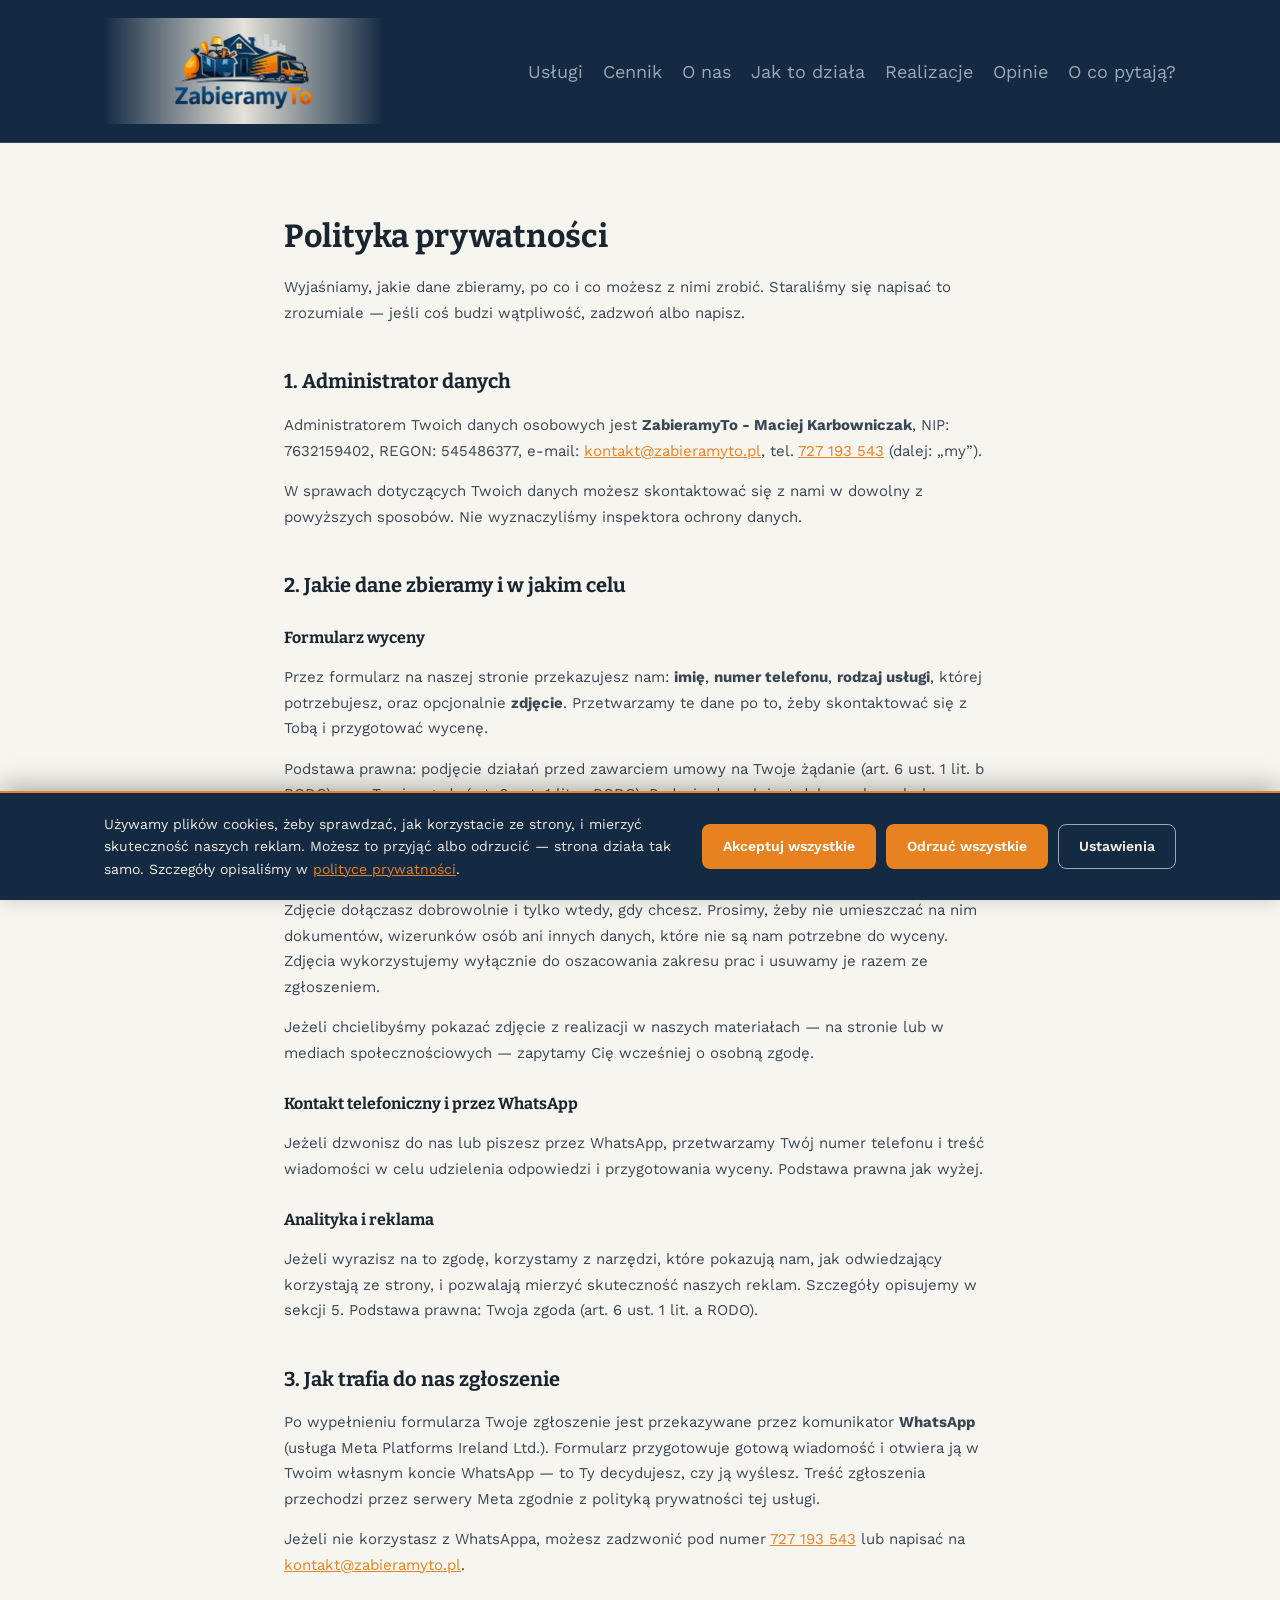
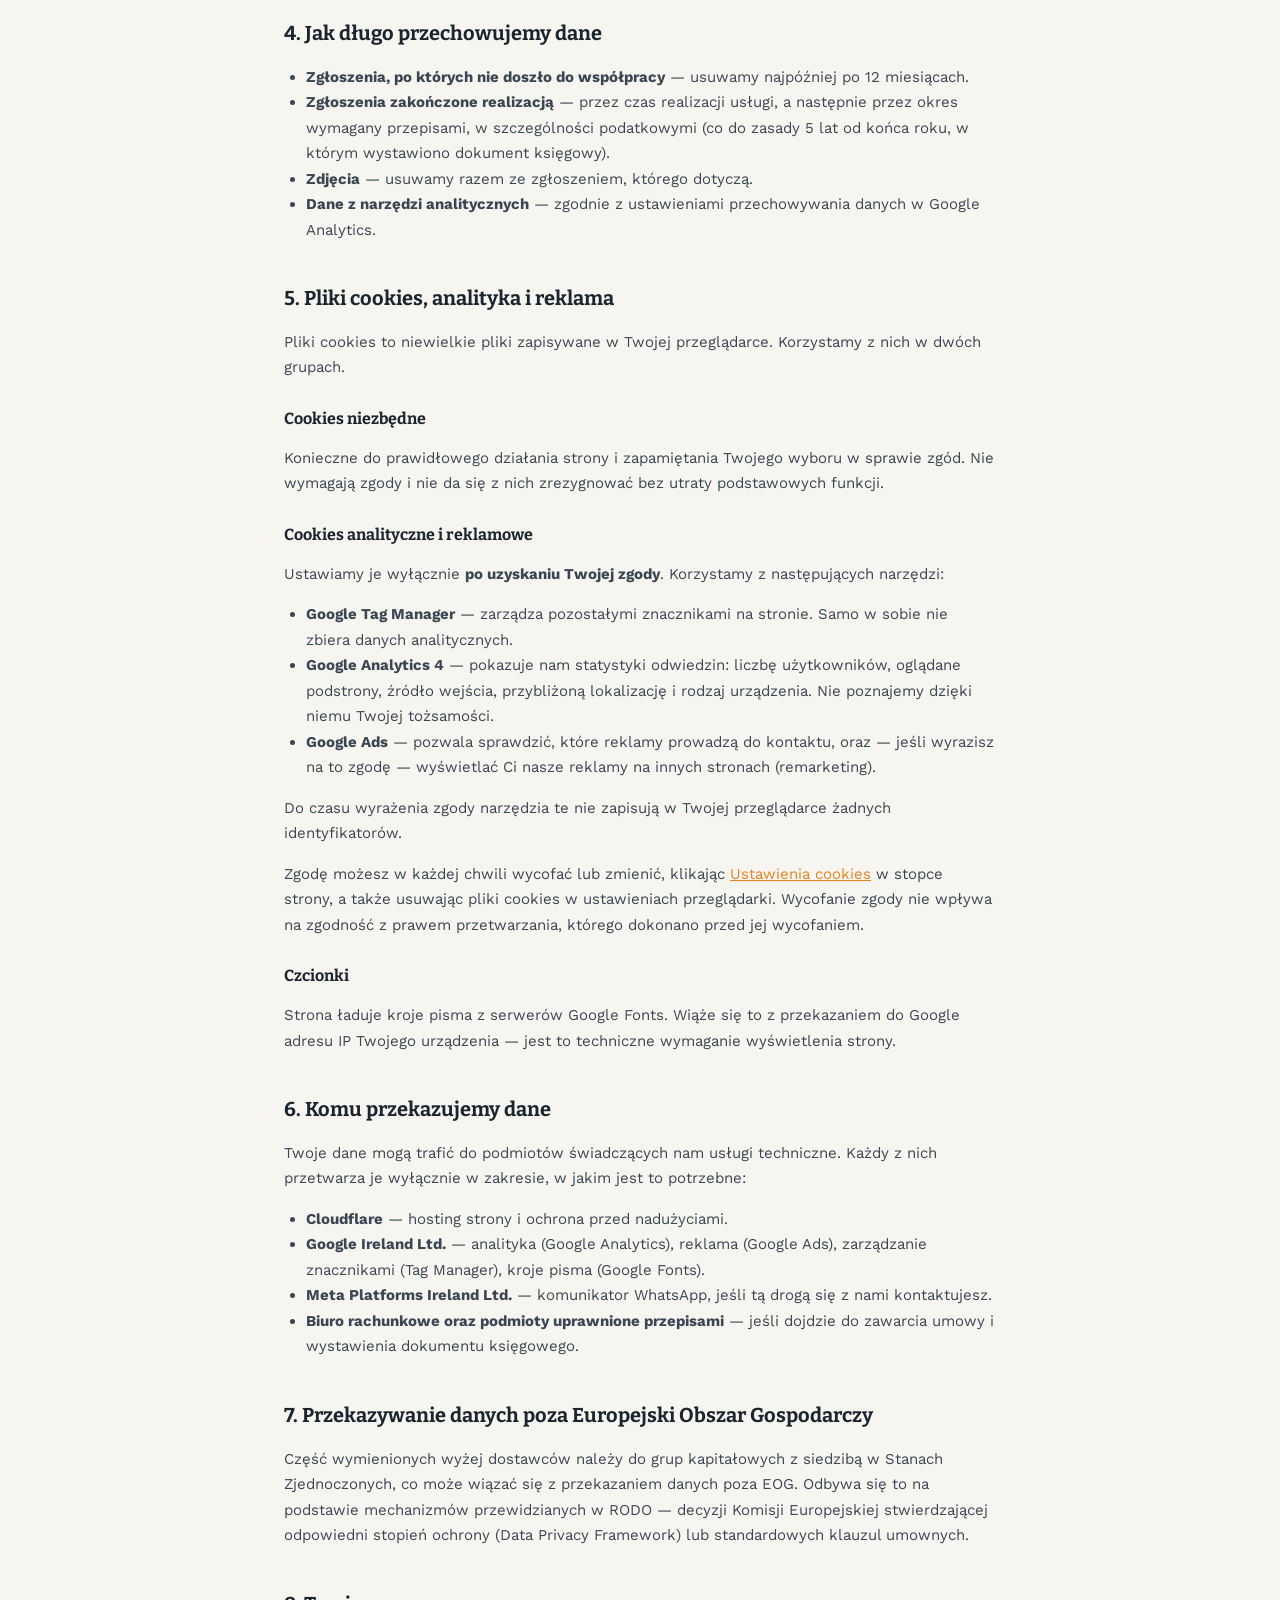
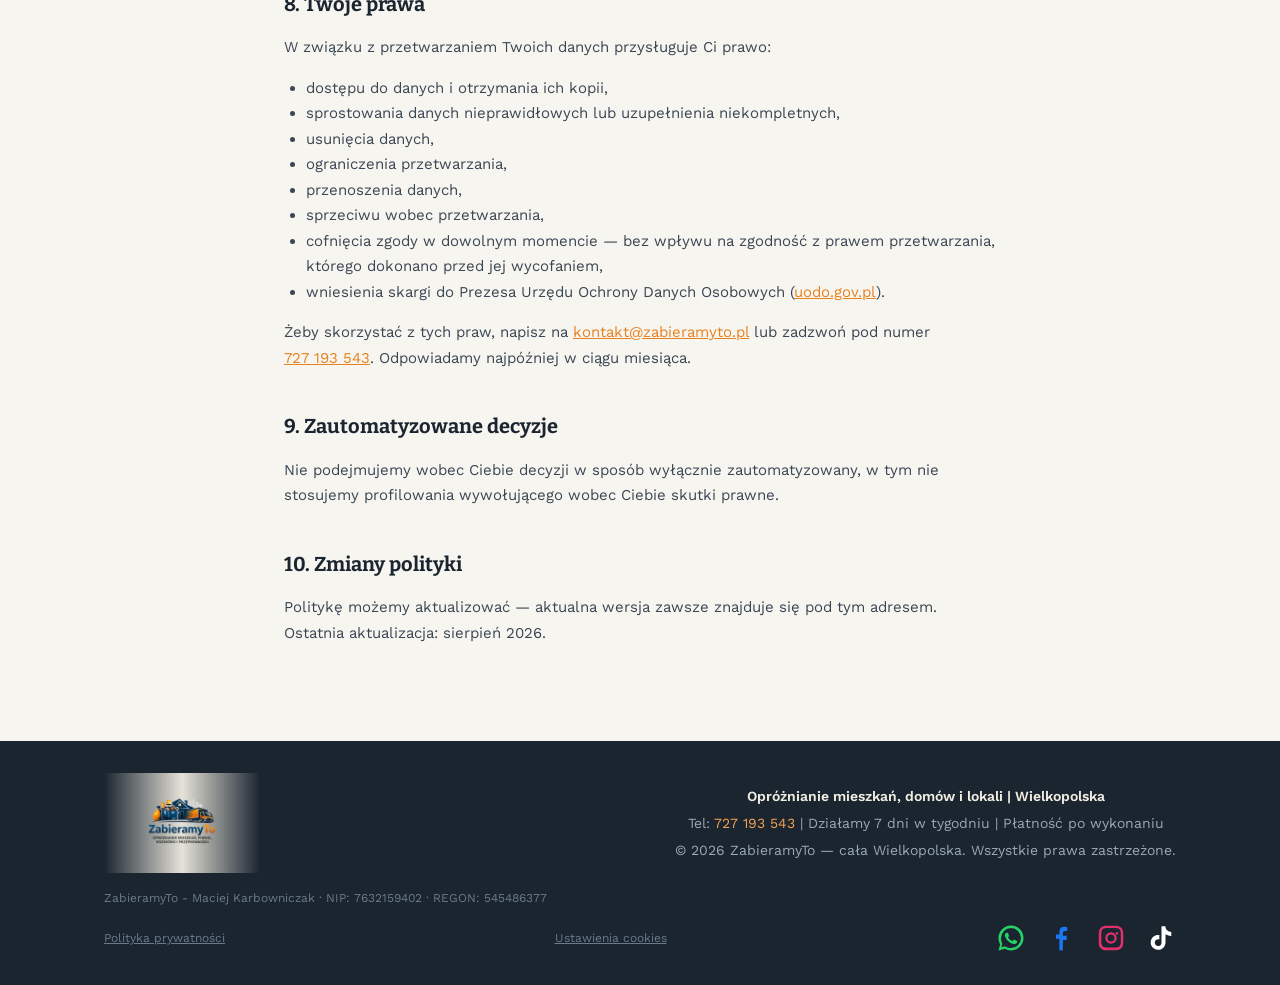
==== commit 3d14d95d: "Scale logos down to their displayed size, add intrinsic dimensions" ====
--- a/site/polityka-prywatnosci.html
+++ b/site/polityka-prywatnosci.html
@@ -46,7 +46,7 @@
 <header class="header">
   <div class="header__inner">
     <a href="/" class="logo">
-      <img src="images/logo-header.webp" alt="ZabieramyTo — opróżnianie mieszkań, piwnic, rozbiórki i przeprowadzki" class="logo__img">
+      <img src="images/logo-header.webp" alt="ZabieramyTo — opróżnianie mieszkań, piwnic, rozbiórki i przeprowadzki" class="logo__img" width="280" height="157">
     </a>
     <button type="button" class="nav-toggle" id="nav-toggle" aria-label="Otwórz menu" aria-expanded="false">
       <span></span><span></span><span></span>
@@ -198,7 +198,7 @@
 <footer class="footer">
   <div class="footer__inner">
     <span class="logo logo--footer">
-      <img src="images/logo.webp" alt="ZabieramyTo" class="logo__img logo__img--footer">
+      <img src="images/logo.webp" alt="ZabieramyTo" class="logo__img logo__img--footer" width="160" height="160">
     </span>
     <div class="footer__opis">
       <p class="footer__uslugi">Opróżnianie mieszkań, domów i lokali | Wielkopolska</p>
--- a/site/style.css
+++ b/site/style.css
@@ -536,6 +536,8 @@
   border-radius: var(--radius);
   overflow: hidden;
 }
+/* height:100% on the image only resolves if <picture> is a block of the same height */
+.galeria__item picture { display: block; height: 100%; }
 .galeria__item img { width: 100%; height: 100%; object-fit: cover; }
 .galeria__item--przed img { filter: grayscale(1); transition: filter 0.8s ease; }
 .galeria__item--przed { cursor: pointer; }
@@ -863,7 +865,11 @@
   user-select: none;
   -webkit-user-select: none;
 }
-.suwak img { display: block; width: 100%; -webkit-user-drag: none; }
+/* <picture> is inline by default, which would add a baseline gap under the photo */
+.suwak picture { display: block; }
+/* height:auto is required — without it the width/height attributes on <img> would be applied
+   as a fixed pixel height instead of only reserving the aspect ratio */
+.suwak img { display: block; width: 100%; height: auto; -webkit-user-drag: none; }
 .suwak__przed {
   position: absolute;
   top: 0;
@@ -1099,7 +1105,9 @@
   height: 10px;
   background: var(--orange);
 }
-.obszar__mapa img { width: 100%; max-width: 480px; margin: 0 auto; }
+/* height:auto — the width/height attributes on the <img> must only reserve the aspect
+   ratio, not force a fixed pixel height */
+.obszar__mapa img { width: 100%; height: auto; max-width: 480px; margin: 0 auto; }
 @media (max-width: 800px) {
   .obszar__inner { grid-template-columns: 1fr; gap: 28px; }
 }
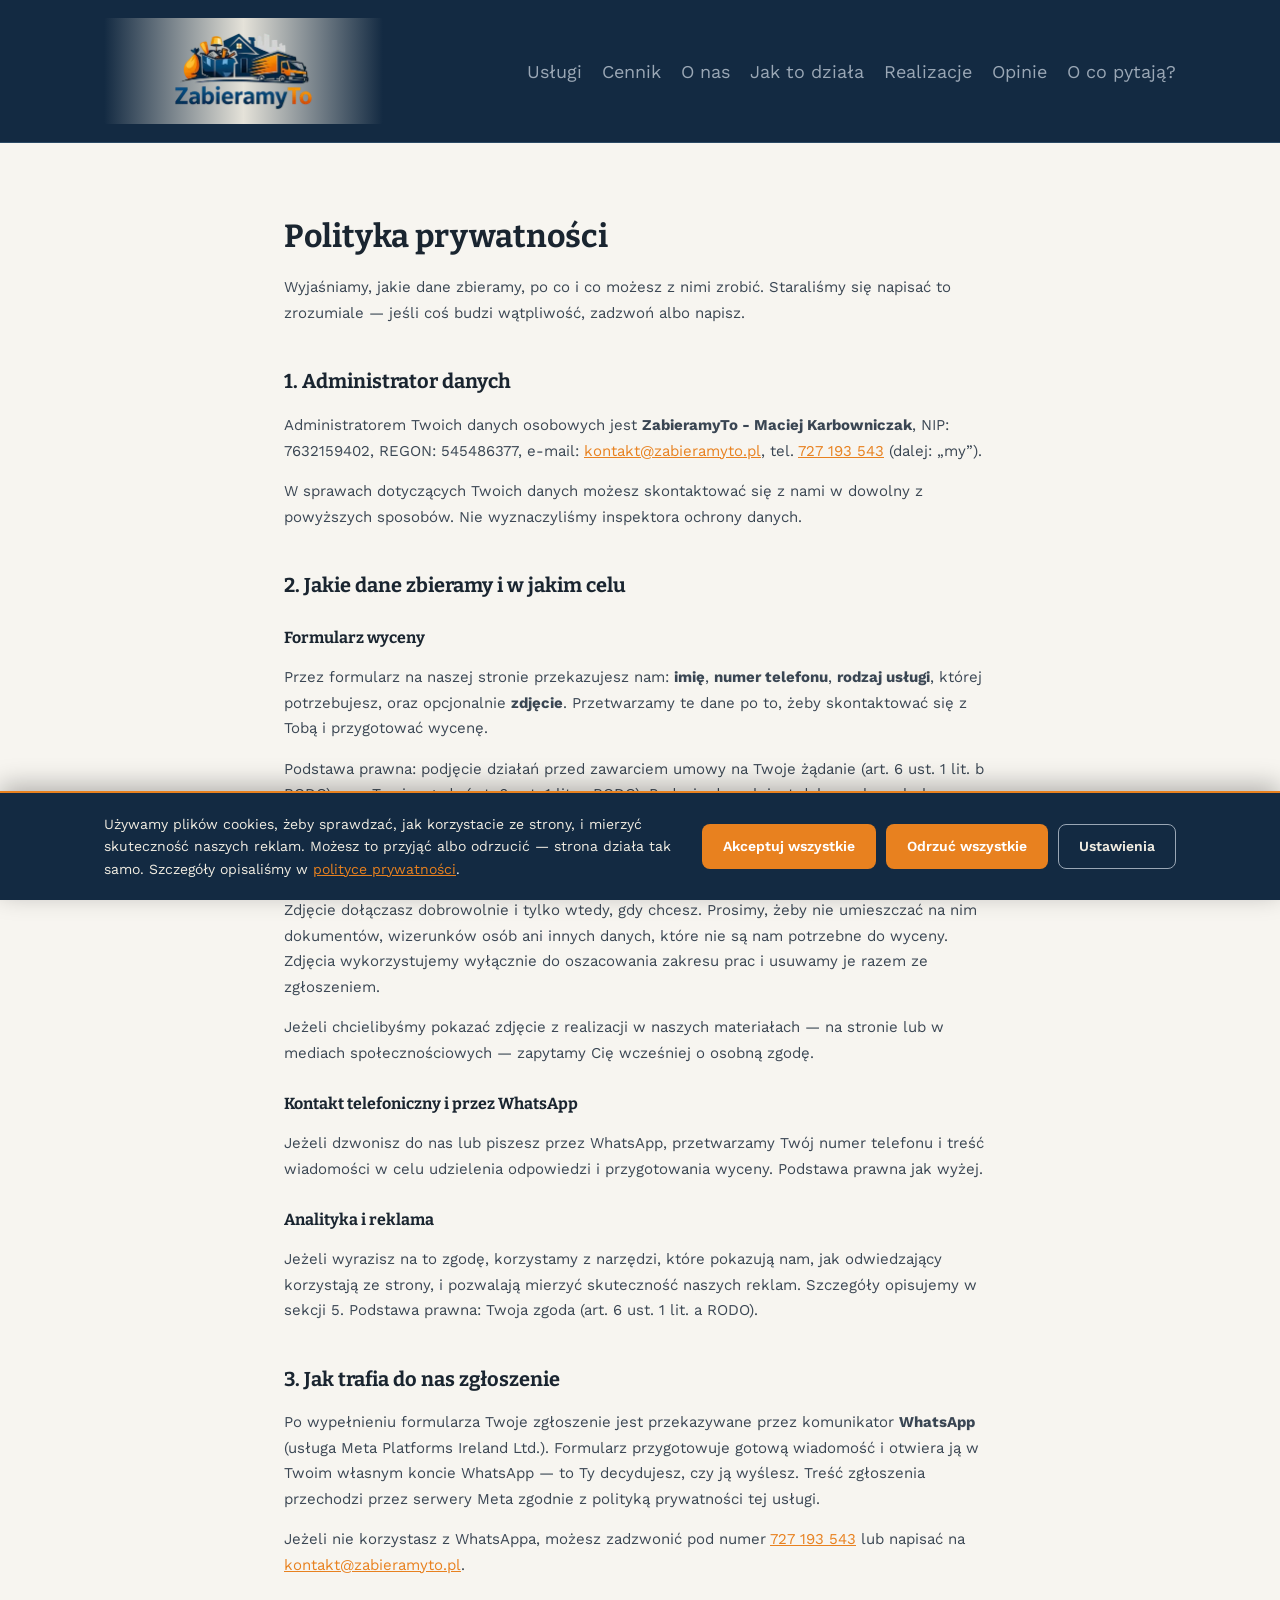
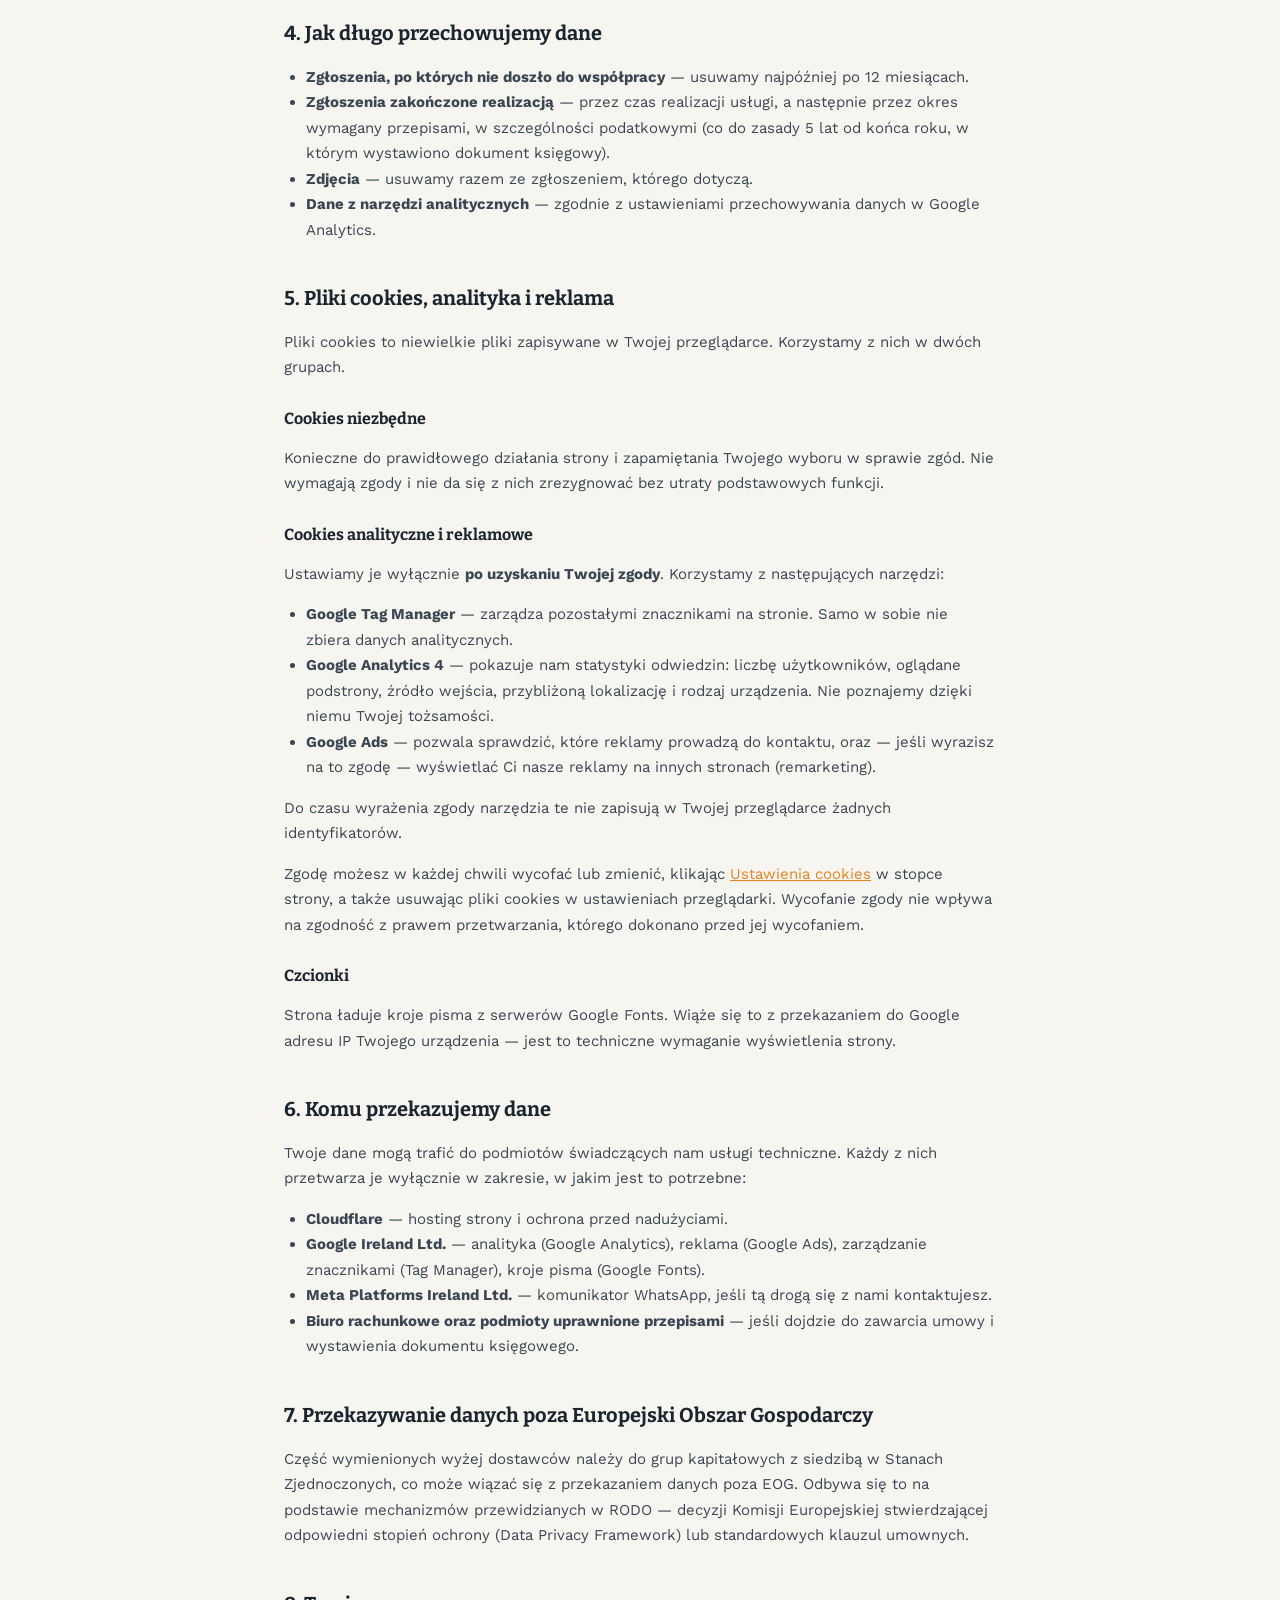
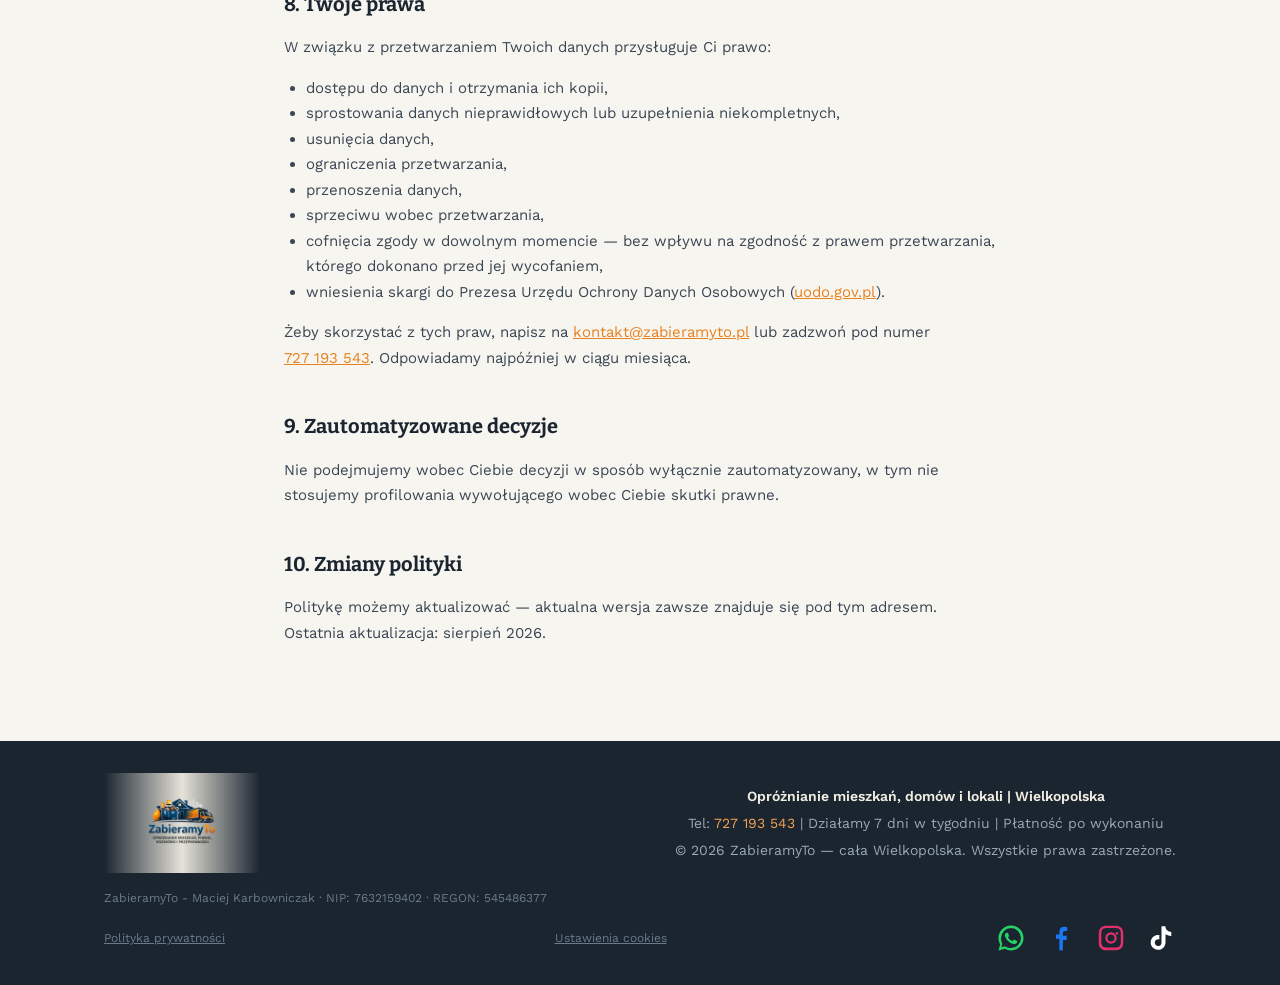
==== commit c4f6222e: "Self-host fonts, drop the dependency on Google Fonts" ====
--- a/site/polityka-prywatnosci.html
+++ b/site/polityka-prywatnosci.html
@@ -17,9 +17,11 @@
 <link rel="icon" type="image/png" sizes="32x32" href="images/favicon-32.png">
 <link rel="icon" type="image/png" sizes="192x192" href="images/favicon-192.png">
 <link rel="apple-touch-icon" href="images/apple-touch-icon.png">
-<link rel="preconnect" href="https://fonts.googleapis.com">
-<link rel="preconnect" href="https://fonts.gstatic.com" crossorigin>
-<link href="https://fonts.googleapis.com/css2?family=Bitter:wght@500;700;900&family=Work+Sans:wght@400;500;600&display=swap" rel="stylesheet">
+<!-- Fonts are self-hosted in fonts/ and declared in style.css — no external request.
+     Bitter carries the <h1>, so both of its subsets are preloaded: the heading mixes
+     plain latin with Polish letters (ń, ó, ż), which live in different subsets. -->
+<link rel="preload" href="fonts/bitter-latin-wght-normal.woff2" as="font" type="font/woff2" crossorigin>
+<link rel="preload" href="fonts/bitter-latin-ext-wght-normal.woff2" as="font" type="font/woff2" crossorigin>
 <link rel="stylesheet" href="style.css">
 <style>
   .polityka {
--- a/site/style.css
+++ b/site/style.css
@@ -1,3 +1,103 @@
+/* ============================================
+   Fonts — self-hosted, see README
+
+   Sources: @fontsource-variable/bitter, @fontsource-variable/work-sans,
+   @fontsource/ibm-plex-mono (npm). The files in fonts/ are copied straight
+   from those packages, so the names match upstream and can be refreshed by
+   reinstalling the package.
+
+   Bitter and Work Sans are VARIABLE fonts: one file covers the whole weight
+   axis, so `font-weight: 100 900` here means any weight the CSS asks for is
+   rendered from the real font instead of being faked or snapped to the
+   nearest static cut. IBM Plex Mono has no variable release, so 400 and 600
+   ship as separate files.
+
+   Each family is split into `latin` and `latin-ext`. Polish needs BOTH:
+   ó lives in latin, while ą ć ę ł ń ś ź ż live in latin-ext. The
+   unicode-range values below are Google's own split, taken from the
+   fontsource packages — do not trim them by hand.
+   ============================================ */
+
+/* bitter latin-ext, variable */
+@font-face {
+  font-family: 'Bitter';
+  font-style: normal;
+  font-weight: 100 900;
+  font-display: swap;
+  src: url('fonts/bitter-latin-ext-wght-normal.woff2') format('woff2');
+  unicode-range: U+0100-02BA,U+02BD-02C5,U+02C7-02CC,U+02CE-02D7,U+02DD-02FF,U+0304,U+0308,U+0329,U+1D00-1DBF,U+1E00-1E9F,U+1EF2-1EFF,U+2020,U+20A0-20AB,U+20AD-20C0,U+2113,U+2C60-2C7F,U+A720-A7FF;
+}
+
+/* bitter latin, variable */
+@font-face {
+  font-family: 'Bitter';
+  font-style: normal;
+  font-weight: 100 900;
+  font-display: swap;
+  src: url('fonts/bitter-latin-wght-normal.woff2') format('woff2');
+  unicode-range: U+0000-00FF,U+0131,U+0152-0153,U+02BB-02BC,U+02C6,U+02DA,U+02DC,U+0304,U+0308,U+0329,U+2000-206F,U+20AC,U+2122,U+2191,U+2193,U+2212,U+2215,U+FEFF,U+FFFD;
+}
+
+/* work sans latin-ext, variable */
+@font-face {
+  font-family: 'Work Sans';
+  font-style: normal;
+  font-weight: 100 900;
+  font-display: swap;
+  src: url('fonts/work-sans-latin-ext-wght-normal.woff2') format('woff2');
+  unicode-range: U+0100-02BA,U+02BD-02C5,U+02C7-02CC,U+02CE-02D7,U+02DD-02FF,U+0304,U+0308,U+0329,U+1D00-1DBF,U+1E00-1E9F,U+1EF2-1EFF,U+2020,U+20A0-20AB,U+20AD-20C0,U+2113,U+2C60-2C7F,U+A720-A7FF;
+}
+
+/* work sans latin, variable */
+@font-face {
+  font-family: 'Work Sans';
+  font-style: normal;
+  font-weight: 100 900;
+  font-display: swap;
+  src: url('fonts/work-sans-latin-wght-normal.woff2') format('woff2');
+  unicode-range: U+0000-00FF,U+0131,U+0152-0153,U+02BB-02BC,U+02C6,U+02DA,U+02DC,U+0304,U+0308,U+0329,U+2000-206F,U+20AC,U+2122,U+2191,U+2193,U+2212,U+2215,U+FEFF,U+FFFD;
+}
+
+/* ibm plex mono 400 latin-ext */
+@font-face {
+  font-family: 'IBM Plex Mono';
+  font-style: normal;
+  font-weight: 400;
+  font-display: swap;
+  src: url('fonts/ibm-plex-mono-latin-ext-400-normal.woff2') format('woff2');
+  unicode-range: U+0100-02BA,U+02BD-02C5,U+02C7-02CC,U+02CE-02D7,U+02DD-02FF,U+0304,U+0308,U+0329,U+1D00-1DBF,U+1E00-1E9F,U+1EF2-1EFF,U+2020,U+20A0-20AB,U+20AD-20C0,U+2113,U+2C60-2C7F,U+A720-A7FF;
+}
+
+/* ibm plex mono 400 latin */
+@font-face {
+  font-family: 'IBM Plex Mono';
+  font-style: normal;
+  font-weight: 400;
+  font-display: swap;
+  src: url('fonts/ibm-plex-mono-latin-400-normal.woff2') format('woff2');
+  unicode-range: U+0000-00FF,U+0131,U+0152-0153,U+02BB-02BC,U+02C6,U+02DA,U+02DC,U+0304,U+0308,U+0329,U+2000-206F,U+20AC,U+2122,U+2191,U+2193,U+2212,U+2215,U+FEFF,U+FFFD;
+}
+
+/* ibm plex mono 600 latin-ext */
+@font-face {
+  font-family: 'IBM Plex Mono';
+  font-style: normal;
+  font-weight: 600;
+  font-display: swap;
+  src: url('fonts/ibm-plex-mono-latin-ext-600-normal.woff2') format('woff2');
+  unicode-range: U+0100-02BA,U+02BD-02C5,U+02C7-02CC,U+02CE-02D7,U+02DD-02FF,U+0304,U+0308,U+0329,U+1D00-1DBF,U+1E00-1E9F,U+1EF2-1EFF,U+2020,U+20A0-20AB,U+20AD-20C0,U+2113,U+2C60-2C7F,U+A720-A7FF;
+}
+
+/* ibm plex mono 600 latin */
+@font-face {
+  font-family: 'IBM Plex Mono';
+  font-style: normal;
+  font-weight: 600;
+  font-display: swap;
+  src: url('fonts/ibm-plex-mono-latin-600-normal.woff2') format('woff2');
+  unicode-range: U+0000-00FF,U+0131,U+0152-0153,U+02BB-02BC,U+02C6,U+02DA,U+02DC,U+0304,U+0308,U+0329,U+2000-206F,U+20AC,U+2122,U+2191,U+2193,U+2212,U+2215,U+FEFF,U+FFFD;
+}
+
 /* ============================================
    ZabieramyTo — design tokens
    ============================================ */
